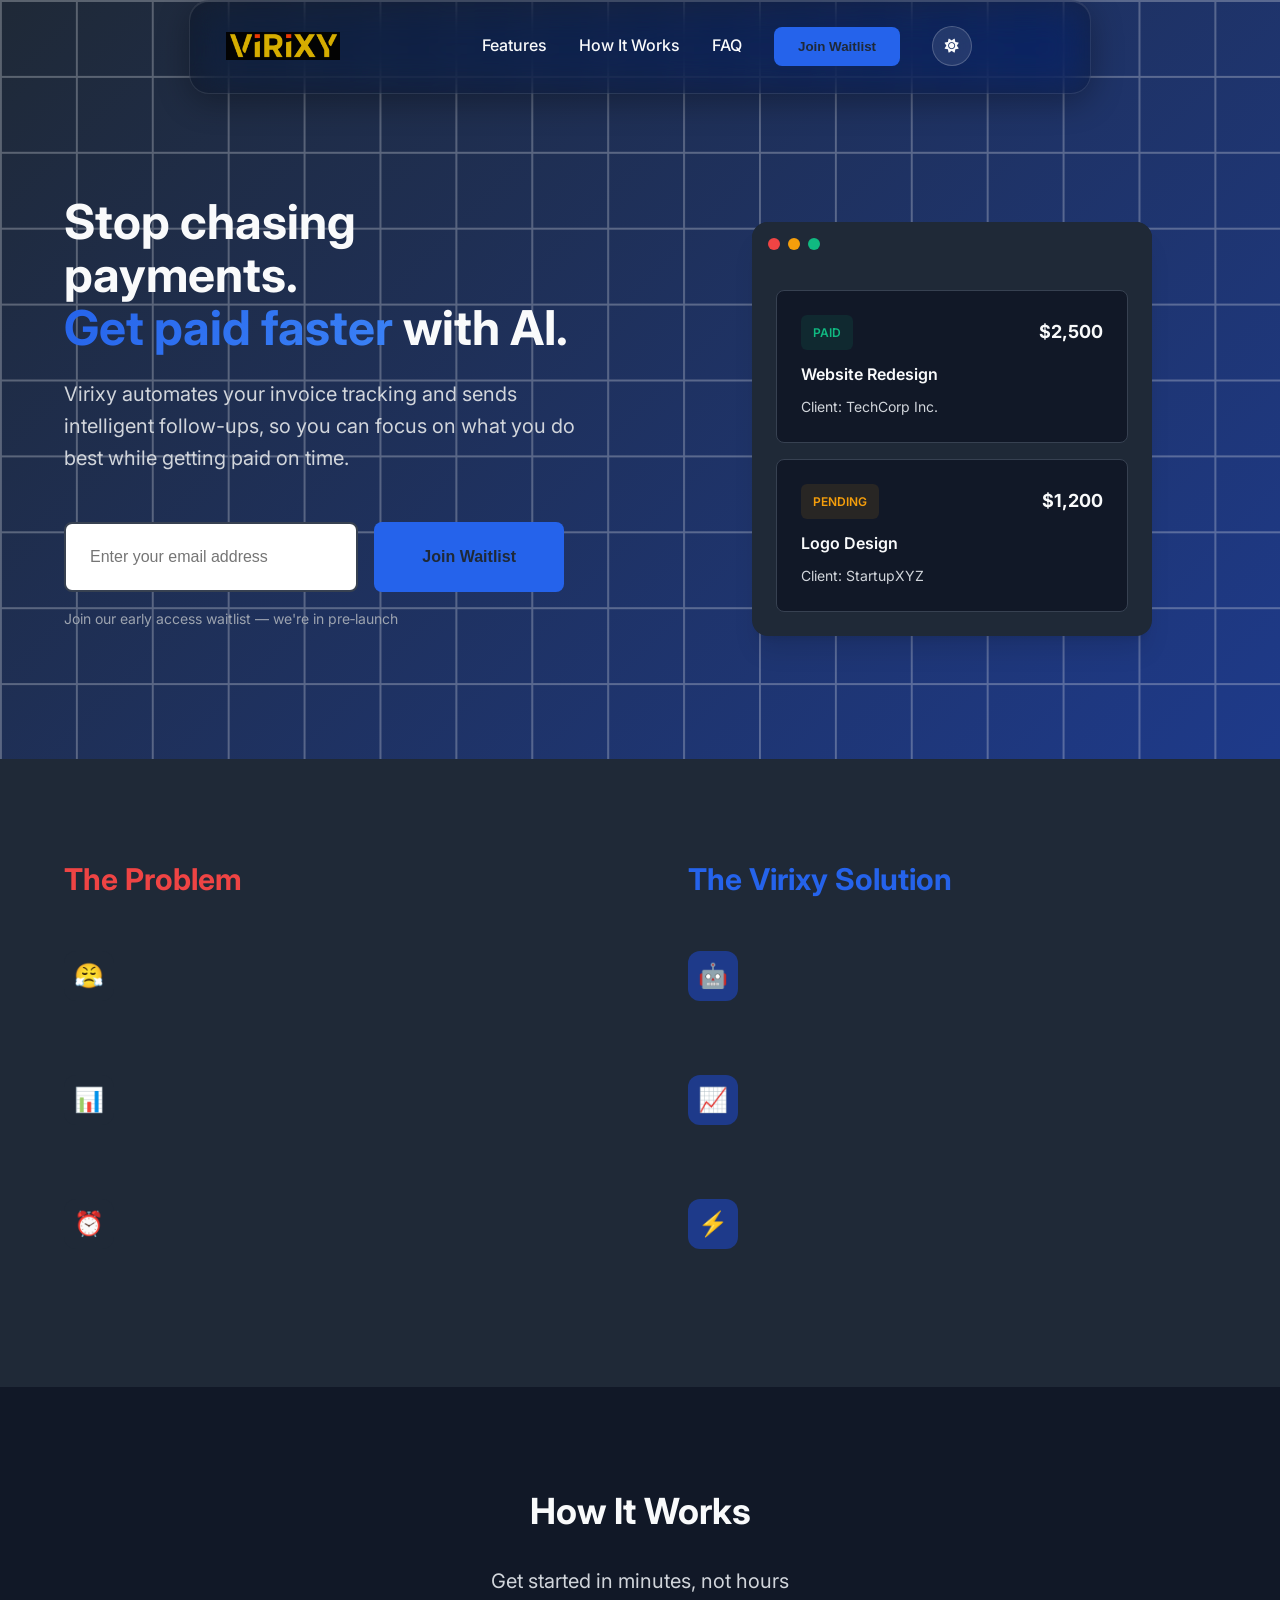
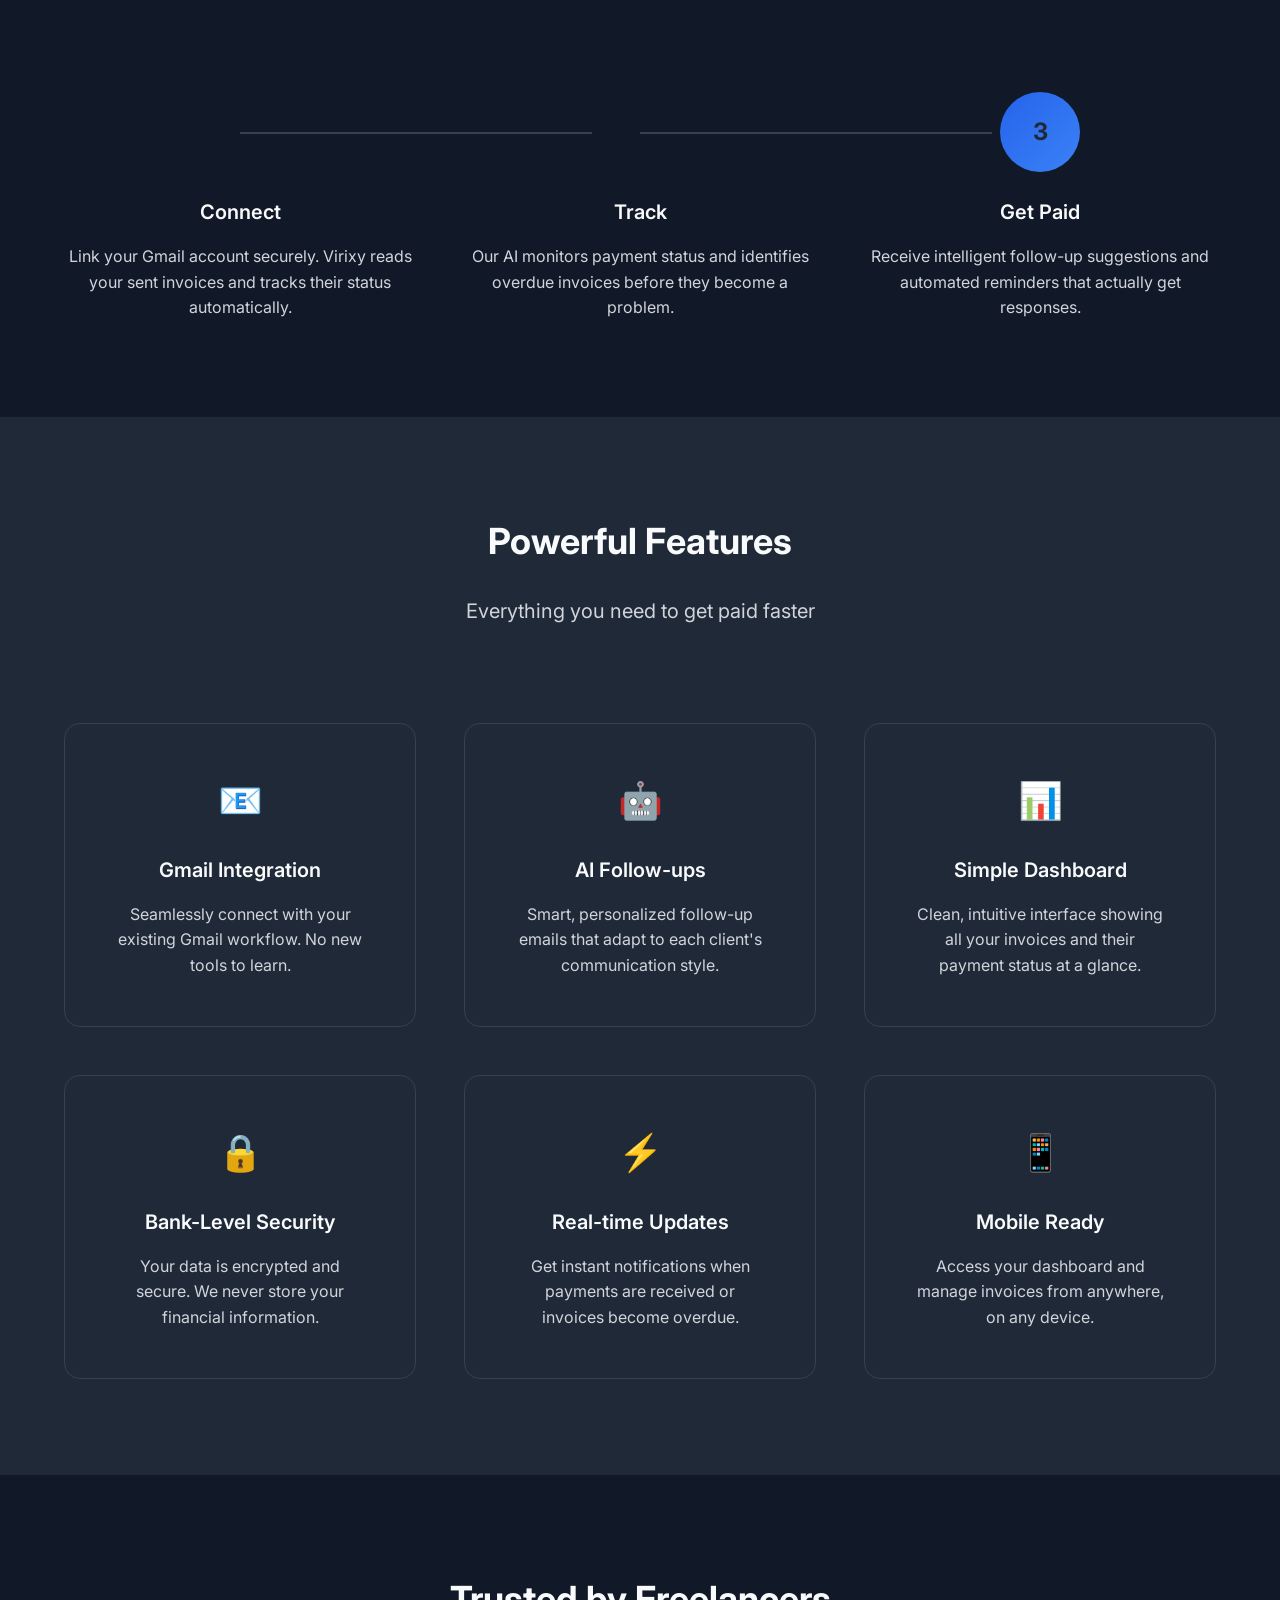
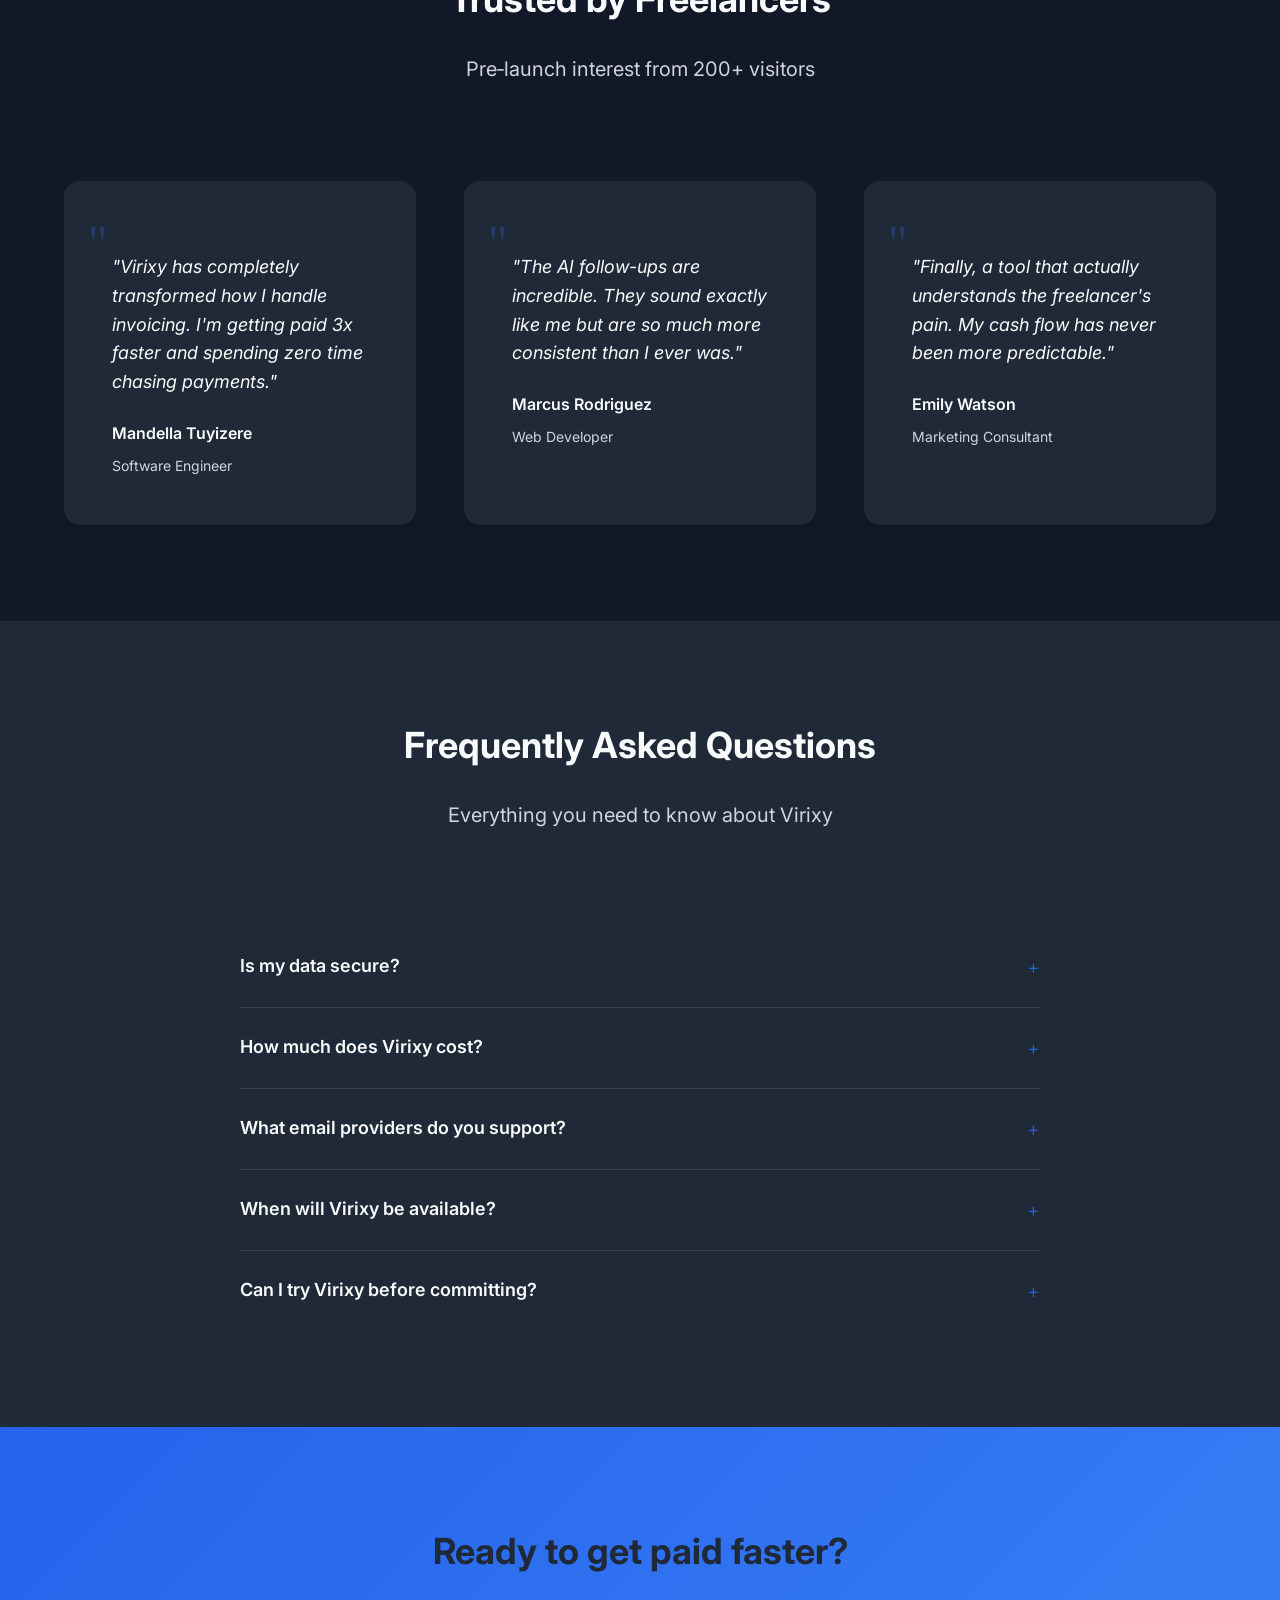
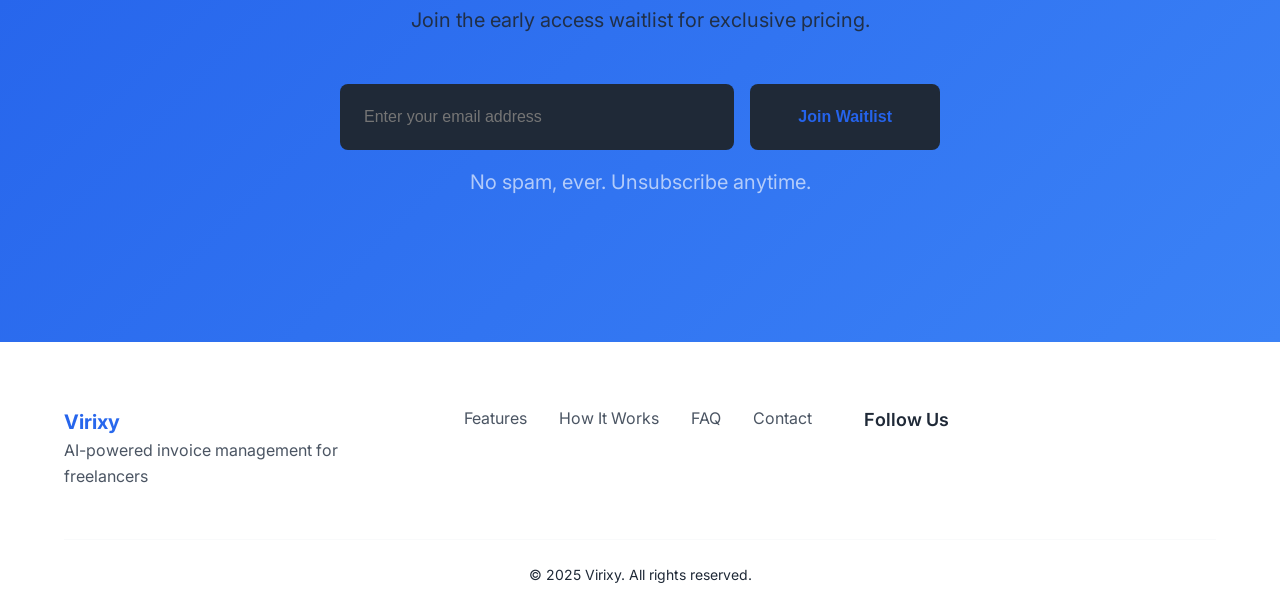
==== index.html @ 031abb66 "the landing page for virixy.com is done" ====
<!DOCTYPE html>
<html lang="en">
<head>
    <meta charset="UTF-8">
    <meta name="viewport" content="width=device-width, initial-scale=1.0">
    <meta name="description" content="Stop chasing payments. Get paid faster with Virixy's AI-powered invoice management for freelancers and small businesses.">
    <meta name="keywords" content="invoice management, freelancer tools, AI invoicing, payment tracking, small business">
    <meta name="author" content="Virixy">
    <meta property="og:title" content="Virixy - AI-Powered Invoice Management">
    <meta property="og:description" content="Stop chasing payments. Get paid faster with automated invoice tracking and AI follow-ups.">
    <meta property="og:type" content="website">
    <meta property="og:url" content="https://virixy.com">
    <title>Virixy - AI-Powered Invoice Management for Freelancers</title>
    <link rel="stylesheet" href="styles.css">
    <link rel="preconnect" href="https://fonts.googleapis.com">
    <link rel="preconnect" href="https://fonts.gstatic.com" crossorigin>
    <link href="https://fonts.googleapis.com/css2?family=Inter:wght@300;400;500;600;700&display=swap" rel="stylesheet">
    <link rel="stylesheet" href="https://cdnjs.cloudflare.com/ajax/libs/font-awesome/6.4.0/css/all.min.css">
</head>
<body>
    <!-- Navigation -->
    <nav class="navbar">
        <div class="nav-container">
            <div class="nav-logo">
                <h2 class="logo-text"></h2><!--Virixy-->
                <img src="./logo-template.png" alt="Virixy logo" class="logo" onerror="this.style.display='none'">
                
            </div>
            <div class="nav-menu">
                <a href="#features" class="nav-link">Features</a>
                <a href="#how-it-works" class="nav-link">How It Works</a>
                <a href="#faq" class="nav-link">FAQ</a>
                <button class="nav-cta">Join Waitlist</button>
                <button class="theme-toggle" id="theme-toggle" aria-label="Toggle dark mode">
                    <i class="fas fa-moon" id="theme-icon"></i>
                </button>
            </div>
            <div class="hamburger">
                <span></span>
                <span></span>
                <span></span>
            </div>
        </div>
    </nav>

    <!-- Hero Section -->
    <section class="hero">
        <div class="container">
            <div class="hero-content">
                <div class="hero-text">
                    <h1 class="hero-title">
                        Stop chasing payments.<br>
                        <span class="gradient-text">Get paid faster</span> with AI.
                    </h1>
                    <p class="hero-subtitle">
                        Virixy automates your invoice tracking and sends intelligent follow-ups, 
                        so you can focus on what you do best while getting paid on time.
                    </p>
                    <div class="hero-cta">
                        <form class="waitlist-form" action="https://formsubmit.co/willaaa269@gmail.com" method="POST">
                            <input type="hidden" name="_subject" value="New Virixy Waitlist Signup">
                            <input type="hidden" name="_next" value="/thank-you.html">
                            <input type="hidden" name="_captcha" value="false">
                            <input type="hidden" name="_template" value="table">
                            <div class="form-group">
                                <input type="email" name="email" placeholder="Enter your email address" required>
                                <button type="submit" class="cta-button">Join Waitlist</button>
                            </div>
                        </form>
                        <p class="form-note">Join our early access waitlist — we're in pre‑launch</p>
                    </div>
                </div>
                <div class="hero-visual">
                    <div class="dashboard-mockup">
                        <div class="mockup-header">
                            <div class="mockup-dots">
                                <span></span>
                                <span></span>
                                <span></span>
                            </div>
                        </div>
                        <div class="mockup-content">
                            <div class="invoice-card">
                                <div class="invoice-header">
                                    <span class="invoice-status paid">Paid</span>
                                    <span class="invoice-amount">$2,500</span>
                                </div>
                                <div class="invoice-details">
                                    <h4>Website Redesign</h4>
                                    <p>Client: TechCorp Inc.</p>
                                </div>
                            </div>
                            <div class="invoice-card">
                                <div class="invoice-header">
                                    <span class="invoice-status pending">Pending</span>
                                    <span class="invoice-amount">$1,200</span>
                                </div>
                                <div class="invoice-details">
                                    <h4>Logo Design</h4>
                                    <p>Client: StartupXYZ</p>
                                </div>
                            </div>
                        </div>
                    </div>
                </div>
            </div>
        </div>
    </section>

    <!-- Problem/Solution Section -->
    <section class="problem-solution">
        <div class="container">
            <div class="section-content">
                <div class="problem-side">
                    <h2>The Problem</h2>
                    <div class="problem-list">
                        <div class="problem-item">
                            <div class="problem-icon">😤</div>
                            <div class="problem-text">
                                <h3>Chasing Late Payments</h3>
                                <p>Spending hours following up on overdue invoices instead of doing billable work</p>
                            </div>
                        </div>
                        <div class="problem-item">
                            <div class="problem-icon">📊</div>
                            <div class="problem-text">
                                <h3>Poor Cash Flow</h3>
                                <p>Unpredictable income makes it hard to plan and grow your business</p>
                            </div>
                        </div>
                        <div class="problem-item">
                            <div class="problem-icon">⏰</div>
                            <div class="problem-text">
                                <h3>Time-Consuming Tracking</h3>
                                <p>Manual invoice management eats into your productive hours</p>
                            </div>
                        </div>
                    </div>
                </div>
                <div class="solution-side">
                    <h2>The Virixy Solution</h2>
                    <div class="solution-list">
                        <div class="solution-item">
                            <div class="solution-icon">🤖</div>
                            <div class="solution-text">
                                <h3>AI-Powered Automation</h3>
                                <p>Intelligent follow-ups that adapt to each client's communication style</p>
                            </div>
                        </div>
                        <div class="solution-item">
                            <div class="solution-icon">📈</div>
                            <div class="solution-text">
                                <h3>Faster Payments</h3>
                                <p>Get paid 40% faster on average with automated tracking and reminders</p>
                            </div>
                        </div>
                        <div class="solution-item">
                            <div class="solution-icon">⚡</div>
                            <div class="solution-text">
                                <h3>Set & Forget</h3>
                                <p>Connect once and let Virixy handle the rest while you focus on your work</p>
                            </div>
                        </div>
                    </div>
                </div>
            </div>
        </div>
    </section>

    <!-- How It Works Section -->
    <section id="how-it-works" class="how-it-works">
        <div class="container">
            <div class="section-header">
                <h2>How It Works</h2>
                <p>Get started in minutes, not hours</p>
            </div>
            <div class="steps">
                <div class="step">
                    <div class="step-number">1</div>
                    <div class="step-content">
                        <h3>Connect</h3>
                        <p>Link your Gmail account securely. Virixy reads your sent invoices and tracks their status automatically.</p>
                    </div>
                </div>
                <div class="step">
                    <div class="step-number">2</div>
                    <div class="step-content">
                        <h3>Track</h3>
                        <p>Our AI monitors payment status and identifies overdue invoices before they become a problem.</p>
                    </div>
                </div>
                <div class="step">
                    <div class="step-number">3</div>
                    <div class="step-content">
                        <h3>Get Paid</h3>
                        <p>Receive intelligent follow-up suggestions and automated reminders that actually get responses.</p>
                    </div>
                </div>
            </div>
        </div>
    </section>

    <!-- Features Section -->
    <section id="features" class="features">
        <div class="container">
            <div class="section-header">
                <h2>Powerful Features</h2>
                <p>Everything you need to get paid faster</p>
            </div>
            <div class="features-grid">
                <div class="feature-card">
                    <div class="feature-icon">📧</div>
                    <h3>Gmail Integration</h3>
                    <p>Seamlessly connect with your existing Gmail workflow. No new tools to learn.</p>
                </div>
                <div class="feature-card">
                    <div class="feature-icon">🤖</div>
                    <h3>AI Follow-ups</h3>
                    <p>Smart, personalized follow-up emails that adapt to each client's communication style.</p>
                </div>
                <div class="feature-card">
                    <div class="feature-icon">📊</div>
                    <h3>Simple Dashboard</h3>
                    <p>Clean, intuitive interface showing all your invoices and their payment status at a glance.</p>
                </div>
                <div class="feature-card">
                    <div class="feature-icon">🔒</div>
                    <h3>Bank-Level Security</h3>
                    <p>Your data is encrypted and secure. We never store your financial information.</p>
                </div>
                <div class="feature-card">
                    <div class="feature-icon">⚡</div>
                    <h3>Real-time Updates</h3>
                    <p>Get instant notifications when payments are received or invoices become overdue.</p>
                </div>
                <div class="feature-card">
                    <div class="feature-icon">📱</div>
                    <h3>Mobile Ready</h3>
                    <p>Access your dashboard and manage invoices from anywhere, on any device.</p>
                </div>
            </div>
        </div>
    </section>

    <!-- Social Proof Section -->
    <section class="social-proof">
        <div class="container">
            <div class="section-header">
                <h2>Trusted by Freelancers</h2>
                <p>Pre‑launch interest from 200+ visitors</p>
            </div>
            <div class="testimonials">
                <div class="testimonial">
                    <div class="testimonial-content">
                        <p>"Virixy has completely transformed how I handle invoicing. I'm getting paid 3x faster and spending zero time chasing payments."</p>
                    </div>
                    <div class="testimonial-author">
                        <div class="author-info">
                            <h4>Mandella Tuyizere</h4>
                            <p>Software Engineer</p>
                        </div>
                    </div>
                </div>
                <div class="testimonial">
                    <div class="testimonial-content">
                        <p>"The AI follow-ups are incredible. They sound exactly like me but are so much more consistent than I ever was."</p>
                    </div>
                    <div class="testimonial-author">
                        <div class="author-info">
                            <h4>Marcus Rodriguez</h4>
                            <p>Web Developer</p>
                        </div>
                    </div>
                </div>
                <div class="testimonial">
                    <div class="testimonial-content">
                        <p>"Finally, a tool that actually understands the freelancer's pain. My cash flow has never been more predictable."</p>
                    </div>
                    <div class="testimonial-author">
                        <div class="author-info">
                            <h4>Emily Watson</h4>
                            <p>Marketing Consultant</p>
                        </div>
                    </div>
                </div>
            </div>
        </div>
    </section>

    <!-- FAQ Section -->
    <section id="faq" class="faq">
        <div class="container">
            <div class="section-header">
                <h2>Frequently Asked Questions</h2>
                <p>Everything you need to know about Virixy</p>
            </div>
            <div class="faq-list">
                <div class="faq-item">
                    <div class="faq-question">
                        <h3>Is my data secure?</h3>
                        <span class="faq-toggle">+</span>
                    </div>
                    <div class="faq-answer">
                        <p>Absolutely. We use bank-level encryption and never store your financial information. Your Gmail connection is read-only and can be revoked at any time.</p>
                    </div>
                </div>
                <div class="faq-item">
                    <div class="faq-question">
                        <h3>How much does Virixy cost?</h3>
                        <span class="faq-toggle">+</span>
                    </div>
                    <div class="faq-answer">
                        <p>We're launching with a simple, transparent pricing model. Early users get 50% off for the first year. Pricing will be announced when we launch.</p>
                    </div>
                </div>
                <div class="faq-item">
                    <div class="faq-question">
                        <h3>What email providers do you support?</h3>
                        <span class="faq-toggle">+</span>
                    </div>
                    <div class="faq-answer">
                        <p>We're starting with Gmail integration, with Outlook and other providers coming soon. Join our waitlist to be notified when we add your preferred provider.</p>
                    </div>
                </div>
                <div class="faq-item">
                    <div class="faq-question">
                        <h3>When will Virixy be available?</h3>
                        <span class="faq-toggle">+</span>
                    </div>
                    <div class="faq-answer">
                        <p>We're targeting a Q2 2024 launch. Join our waitlist to get early access and exclusive launch pricing.</p>
                    </div>
                </div>
                <div class="faq-item">
                    <div class="faq-question">
                        <h3>Can I try Virixy before committing?</h3>
                        <span class="faq-toggle">+</span>
                    </div>
                    <div class="faq-answer">
                        <p>Yes! We'll offer a 14-day free trial when we launch. No credit card required to join the waitlist.</p>
                    </div>
                </div>
            </div>
        </div>
    </section>

    <!-- Final CTA Section -->
    <section class="final-cta">
        <div class="container">
            <div class="cta-content">
                <h2>Ready to get paid faster?</h2>
                <p>Join the early access waitlist for exclusive pricing.</p>
                <form class="waitlist-form" action="https://formsubmit.co/willaaa269@gmail.com" method="POST">
                    <input type="hidden" name="_subject" value="New Virixy Waitlist Signup">
                    <input type="hidden" name="_next" value="/thank-you.html">
                    <input type="hidden" name="_captcha" value="false">
                    <input type="hidden" name="_template" value="table">
                    <div class="form-group">
                        <input type="email" name="email" placeholder="Enter your email address" required>
                        <button type="submit" class="cta-button">Join Waitlist</button>
                    </div>
                </form>
                <p class="form-note">No spam, ever. Unsubscribe anytime.</p>
            </div>
        </div>
    </section>

    <!-- Footer -->
    <footer class="footer">
        <div class="container">
            <div class="footer-content">
                <div class="footer-logo">
                    <!--<img src="./logo-template.png" alt="Virixy logo" class="logo" onerror="this.style.display='none'"> -->
                    <h2 class="logo-text">Virixy</h2>
                    <p>AI-powered invoice management for freelancers</p>
                </div>
                <div class="footer-links">
                    <a href="#features">Features</a>
                    <a href="#how-it-works">How It Works</a>
                    <a href="#faq">FAQ</a>
                    <a href="mailto:hello@virixy.com">Contact</a>
                </div>
                <div class="footer-social">
                    <h4>Follow Us</h4>
                    <div class="social-links">
                        <a href="https://instagram.com/virixy" target="_blank" rel="noopener" aria-label="Instagram">
                            <i class="fab fa-instagram"></i>
                        </a>
                        <a href="https://x.com/virixy" target="_blank" rel="noopener" aria-label="Twitter">
                            <i class="fab fa-twitter"></i>
                        </a>
                        <a href="https://linkedin.com/company/virixy" target="_blank" rel="noopener" aria-label="LinkedIn">
                            <i class="fab fa-linkedin"></i>
                        </a>
                        <a href="https://youtube.com/@virixy" target="_blank" rel="noopener" aria-label="YouTube">
                            <i class="fab fa-youtube"></i>
                        </a>
                    </div>
                </div>
            </div>
            <div class="footer-bottom">
                <p>&copy; 2025 Virixy. All rights reserved.</p>
            </div>
        </div>
    </footer>

    <script src="script.js"></script>
</body>
</html>
---- styles.css ----
/* Reset and Base Styles */
* {
    margin: 0;
    padding: 0;
    box-sizing: border-box;
}

:root {
    /* Light Mode Colors */
    --primary-blue: #2563eb;
    --primary-blue-dark: #1d4ed8;
    --secondary-blue: #3b82f6;
    --accent-blue: #60a5fa;
    --light-blue: #dbeafe;
    --dark-blue: #1e40af;
    
    --text-primary: #1f2937;
    --text-secondary: #6b7280;
    --text-light: #9ca3af;
    
    --white: #ffffff;
    --gray-50: #f9fafb;
    --gray-100: #f3f4f6;
    --gray-200: #e5e7eb;
    --gray-300: #d1d5db;
    --gray-800: #1f2937;
    --gray-900: #111827;
    
    --success: #10b981;
    --warning: #f59e0b;
    --error: #ef4444;
    
    /* Background Colors */
    --bg-primary: #ffffff;
    --bg-secondary: #f9fafb;
    --bg-tertiary: #f3f4f6;
    
    /* Border Colors */
    --border-primary: #e5e7eb;
    --border-secondary: #d1d5db;
    
    /* Typography */
    --font-family: 'Inter', -apple-system, BlinkMacSystemFont, 'Segoe UI', Roboto, sans-serif;
    --font-size-xs: 0.75rem;
    --font-size-sm: 0.875rem;
    --font-size-base: 1rem;
    --font-size-lg: 1.125rem;
    --font-size-xl: 1.25rem;
    --font-size-2xl: 1.5rem;
    --font-size-3xl: 1.875rem;
    --font-size-4xl: 2.25rem;
    --font-size-5xl: 3rem;
    --font-size-6xl: 3.75rem;
    
    /* Spacing */
    --spacing-xs: 0.5rem;
    --spacing-sm: 0.75rem;
    --spacing-md: 1rem;
    --spacing-lg: 1.5rem;
    --spacing-xl: 2rem;
    --spacing-2xl: 3rem;
    --spacing-3xl: 4rem;
    --spacing-4xl: 6rem;
    
    /* Border Radius */
    --radius-sm: 0.375rem;
    --radius-md: 0.5rem;
    --radius-lg: 0.75rem;
    --radius-xl: 1rem;
    --radius-2xl: 1.5rem;
    
    /* Shadows */
    --shadow-sm: 0 1px 2px 0 rgb(0 0 0 / 0.05);
    --shadow-md: 0 4px 6px -1px rgb(0 0 0 / 0.1), 0 2px 4px -2px rgb(0 0 0 / 0.1);
    --shadow-lg: 0 10px 15px -3px rgb(0 0 0 / 0.1), 0 4px 6px -4px rgb(0 0 0 / 0.1);
    --shadow-xl: 0 20px 25px -5px rgb(0 0 0 / 0.1), 0 8px 10px -6px rgb(0 0 0 / 0.1);
    
    /* Transitions */
    --transition-fast: 0.15s ease-in-out;
    --transition-normal: 0.3s ease-in-out;
    --transition-slow: 0.5s ease-in-out;
}

/* Dark Mode Variables */
[data-theme="dark"] {
    --text-primary: #f9fafb;
    --text-secondary: #d1d5db;
    --text-light: #9ca3af;
    
    --bg-primary: #111827;
    --bg-secondary: #1f2937;
    --bg-tertiary: #374151;
    
    --border-primary: #374151;
    --border-secondary: #4b5563;
    
    --white: #1f2937;
    --gray-50: #111827;
    --gray-100: #1f2937;
    --gray-200: #374151;
    --gray-300: #4b5563;
    --gray-800: #f9fafb;
    --gray-900: #ffffff;
    
    --light-blue: #1e3a8a;
}

body {
    font-family: var(--font-family);
    line-height: 1.6;
    color: var(--text-primary);
    background-color: var(--bg-primary);
    overflow-x: hidden;
    transition: background-color var(--transition-normal), color var(--transition-normal);
}

.container {
    max-width: 1200px;
    margin: 0 auto;
    padding: 0 var(--spacing-lg);
}

/* Navigation */
.navbar {
    position: fixed;
    top: 0;
    left: 0;
    right: 0;
    z-index: 1000;
    transition: var(--transition-normal);
    display: flex;
    justify-content: center; /* center the inner container so it sits on the pseudo-card */
    padding: var(--spacing-md) 0; /* remove horizontal padding so inner container aligns with pseudo-element */
}

.navbar::before {
    content: '';
    position: absolute;
    top: 0;
    left: 50%;
    transform: translateX(-50%);
    width: min(95%, 900px);
    height: 100%;
    background: rgba(255, 255, 255, 0.1);
    backdrop-filter: blur(20px) saturate(180%);
    border: 1px solid rgba(255, 255, 255, 0.2);
    border-radius: 20px;
    box-shadow: 
        0 8px 32px rgba(0, 0, 0, 0.1),
        inset 0 1px 0 rgba(255, 255, 255, 0.2);
    transition: var(--transition-normal);
}

[data-theme="dark"] .navbar::before {
    background: rgba(0, 0, 0, 0.3);
    border: 1px solid rgba(255, 255, 255, 0.1);
    box-shadow: 
        0 8px 32px rgba(0, 0, 0, 0.3),
        inset 0 1px 0 rgba(255, 255, 255, 0.1);
}

.nav-container {
    /* Match the visual width of the pseudo-card so content (logo) sits inside it */
    width: min(95%, 900px);
    max-width: 1200px;
    margin: 0 auto;
    padding: 0 var(--spacing-lg);
    display: flex;
    justify-content: center;
    align-items: center;
    height: 60px;
    position: relative;
    z-index: 1;
    gap: var(--spacing-2xl);
}

.nav-logo {
    display: flex;
    align-items: center;
    gap: var(--spacing-sm);
}

.nav-logo .logo {
    height: 28px;
    width: auto;
}

.nav-logo h2,
.logo-text {
    font-size: var(--font-size-xl);
    font-weight: 700;
    color: var(--primary-blue);
    background: linear-gradient(135deg, var(--primary-blue), var(--secondary-blue));
    -webkit-background-clip: text;
    -webkit-text-fill-color: transparent;
    background-clip: text;
}

.nav-menu {
    display: flex;
    align-items: center;
    gap: var(--spacing-xl);
    flex: 1;
    justify-content: center;
}

.nav-link {
    text-decoration: none;
    color: var(--text-primary);
    font-weight: 500;
    transition: var(--transition-fast);
    position: relative;
}

.nav-link:hover {
    color: var(--primary-blue);
}

.nav-link::after {
    content: '';
    position: absolute;
    bottom: -5px;
    left: 0;
    width: 0;
    height: 2px;
    background: var(--primary-blue);
    transition: var(--transition-fast);
}

.nav-link:hover::after {
    width: 100%;
}

.nav-cta {
    background: var(--primary-blue);
    color: var(--white);
    border: none;
    padding: var(--spacing-sm) var(--spacing-lg);
    border-radius: var(--radius-md);
    font-weight: 600;
    cursor: pointer;
    transition: var(--transition-fast);
}

.nav-cta:hover {
    background: var(--primary-blue-dark);
    transform: translateY(-1px);
}

.theme-toggle {
    background: rgba(255, 255, 255, 0.1);
    border: 1px solid rgba(255, 255, 255, 0.2);
    color: var(--text-primary);
    width: 40px;
    height: 40px;
    border-radius: 50%;
    display: flex;
    align-items: center;
    justify-content: center;
    cursor: pointer;
    transition: var(--transition-fast);
    backdrop-filter: blur(10px);
}

.theme-toggle:hover {
    background: rgba(255, 255, 255, 0.2);
    transform: scale(1.05);
}

.theme-toggle i {
    font-size: var(--font-size-sm);
    transition: var(--transition-fast);
}

[data-theme="dark"] .theme-toggle {
    background: rgba(255, 255, 255, 0.1);
    border: 1px solid rgba(255, 255, 255, 0.2);
}

[data-theme="dark"] .theme-toggle:hover {
    background: rgba(255, 255, 255, 0.2);
}

.hamburger {
    display: none;
    flex-direction: column;
    cursor: pointer;
    gap: 4px;
}

.hamburger span {
    width: 25px;
    height: 3px;
    background: var(--text-primary);
    transition: var(--transition-fast);
}

/* Hero Section */
.hero {
    padding: calc(100px + var(--spacing-4xl)) 0 var(--spacing-4xl);
    background: linear-gradient(135deg, var(--bg-secondary) 0%, var(--light-blue) 100%);
    position: relative;
    overflow: hidden;
}

.hero::before {
    content: '';
    position: absolute;
    top: 0;
    left: 0;
    right: 0;
    bottom: 0;
    background: url('data:image/svg+xml,<svg xmlns="http://www.w3.org/2000/svg" viewBox="0 0 100 100"><defs><pattern id="grid" width="10" height="10" patternUnits="userSpaceOnUse"><path d="M 10 0 L 0 0 0 10" fill="none" stroke="%23e5e7eb" stroke-width="0.5"/></pattern></defs><rect width="100" height="100" fill="url(%23grid)"/></svg>');
    opacity: 0.3;
}

.hero-content {
    display: grid;
    grid-template-columns: 1fr 1fr;
    gap: var(--spacing-4xl);
    align-items: center;
    position: relative;
    z-index: 1;
}

.hero-title {
    font-size: var(--font-size-5xl);
    font-weight: 700;
    line-height: 1.1;
    margin-bottom: var(--spacing-lg);
    color: var(--text-primary);
}

.gradient-text {
    background: linear-gradient(135deg, var(--primary-blue), var(--secondary-blue));
    -webkit-background-clip: text;
    -webkit-text-fill-color: transparent;
    background-clip: text;
}

.hero-subtitle {
    font-size: var(--font-size-xl);
    color: var(--text-secondary);
    margin-bottom: var(--spacing-2xl);
    line-height: 1.6;
}

.hero-cta {
    margin-bottom: var(--spacing-xl);
}

.waitlist-form {
    margin-bottom: var(--spacing-md);
}

.form-group {
    display: flex;
    gap: var(--spacing-md);
    max-width: 500px;
}

.form-group input {
    flex: 1;
    padding: var(--spacing-lg);
    border: 2px solid var(--gray-200);
    border-radius: var(--radius-md);
    font-size: var(--font-size-base);
    transition: var(--transition-fast);
}

.form-group input:focus {
    outline: none;
    border-color: var(--primary-blue);
    box-shadow: 0 0 0 3px rgba(37, 99, 235, 0.1);
}

.cta-button {
    background: var(--primary-blue);
    color: var(--white);
    border: none;
    padding: var(--spacing-lg) var(--spacing-2xl);
    border-radius: var(--radius-md);
    font-size: var(--font-size-base);
    font-weight: 600;
    cursor: pointer;
    transition: var(--transition-fast);
    white-space: nowrap;
}

.cta-button:hover {
    background: var(--primary-blue-dark);
    transform: translateY(-2px);
    box-shadow: var(--shadow-lg);
}

.form-note {
    color: var(--text-light);
    font-size: var(--font-size-sm);
}

/* Hero Visual */
.hero-visual {
    display: flex;
    justify-content: center;
    align-items: center;
}

.dashboard-mockup {
    background: var(--white);
    border-radius: var(--radius-xl);
    box-shadow: var(--shadow-xl);
    overflow: hidden;
    width: 100%;
    max-width: 400px;
    animation: float 6s ease-in-out infinite;
}

@keyframes float {
    0%, 100% { transform: translateY(0px); }
    50% { transform: translateY(-20px); }
}

.mockup-header {
    background: var(--gray-100);
    padding: var(--spacing-md);
    display: flex;
    align-items: center;
}

.mockup-dots {
    display: flex;
    gap: var(--spacing-xs);
}

.mockup-dots span {
    width: 12px;
    height: 12px;
    border-radius: 50%;
    background: var(--gray-300);
}

.mockup-dots span:first-child {
    background: var(--error);
}

.mockup-dots span:nth-child(2) {
    background: var(--warning);
}

.mockup-dots span:last-child {
    background: var(--success);
}

.mockup-content {
    padding: var(--spacing-lg);
}

.invoice-card {
    background: var(--gray-50);
    border-radius: var(--radius-md);
    padding: var(--spacing-lg);
    margin-bottom: var(--spacing-md);
    border: 1px solid var(--gray-200);
}

.invoice-card:last-child {
    margin-bottom: 0;
}

.invoice-header {
    display: flex;
    justify-content: space-between;
    align-items: center;
    margin-bottom: var(--spacing-sm);
}

.invoice-status {
    padding: var(--spacing-xs) var(--spacing-sm);
    border-radius: var(--radius-sm);
    font-size: var(--font-size-xs);
    font-weight: 600;
    text-transform: uppercase;
}

.invoice-status.paid {
    background: rgba(16, 185, 129, 0.1);
    color: var(--success);
}

.invoice-status.pending {
    background: rgba(245, 158, 11, 0.1);
    color: var(--warning);
}

.invoice-amount {
    font-size: var(--font-size-lg);
    font-weight: 700;
    color: var(--text-primary);
}

.invoice-details h4 {
    font-size: var(--font-size-base);
    font-weight: 600;
    color: var(--text-primary);
    margin-bottom: var(--spacing-xs);
}

.invoice-details p {
    font-size: var(--font-size-sm);
    color: var(--text-secondary);
}

/* Problem/Solution Section */
.problem-solution {
    padding: var(--spacing-4xl) 0;
    background: var(--white);
}

.section-content {
    display: grid;
    grid-template-columns: 1fr 1fr;
    gap: var(--spacing-4xl);
}

.problem-side h2,
.solution-side h2 {
    font-size: var(--font-size-3xl);
    font-weight: 700;
    margin-bottom: var(--spacing-2xl);
    color: var(--text-primary);
}

.problem-side h2 {
    color: var(--error);
}

.solution-side h2 {
    color: var(--primary-blue);
}

.problem-list,
.solution-list {
    display: flex;
    flex-direction: column;
    gap: var(--spacing-xl);
}

.problem-item,
.solution-item {
    display: flex;
    gap: var(--spacing-lg);
    align-items: flex-start;
}

.problem-icon,
.solution-icon {
    font-size: var(--font-size-2xl);
    width: 50px;
    height: 50px;
    display: flex;
    align-items: center;
    justify-content: center;
    background: var(--gray-100);
    border-radius: var(--radius-lg);
    flex-shrink: 0;
}

.solution-icon {
    background: var(--light-blue);
}

.problem-text h3,
.solution-text h3 {
    font-size: var(--font-size-lg);
    font-weight: 600;
    margin-bottom: var(--spacing-sm);
    color: var(--text-primary);
}

.problem-text p,
.solution-text p {
    color: var(--text-secondary);
    line-height: 1.6;
}

/* How It Works Section */
.how-it-works {
    padding: var(--spacing-4xl) 0;
    background: var(--gray-50);
}

.section-header {
    text-align: center;
    margin-bottom: var(--spacing-4xl);
}

.section-header h2 {
    font-size: var(--font-size-4xl);
    font-weight: 700;
    margin-bottom: var(--spacing-lg);
    color: var(--text-primary);
}

.section-header p {
    font-size: var(--font-size-xl);
    color: var(--text-secondary);
}

.steps {
    display: grid;
    grid-template-columns: repeat(3, 1fr);
    gap: var(--spacing-2xl);
}

.step {
    text-align: center;
    position: relative;
}

.step-number {
    width: 80px;
    height: 80px;
    background: linear-gradient(135deg, var(--primary-blue), var(--secondary-blue));
    color: var(--white);
    border-radius: 50%;
    display: flex;
    align-items: center;
    justify-content: center;
    font-size: var(--font-size-2xl);
    font-weight: 700;
    margin: 0 auto var(--spacing-lg);
    position: relative;
    z-index: 2;
}

.step:not(:last-child)::after {
    content: '';
    position: absolute;
    top: 40px;
    left: 50%;
    width: 100%;
    height: 2px;
    background: var(--gray-200);
    z-index: 1;
}

.step-content h3 {
    font-size: var(--font-size-xl);
    font-weight: 600;
    margin-bottom: var(--spacing-md);
    color: var(--text-primary);
}

.step-content p {
    color: var(--text-secondary);
    line-height: 1.6;
}

/* Features Section */
.features {
    padding: var(--spacing-4xl) 0;
    background: var(--white);
}

.features-grid {
    display: grid;
    grid-template-columns: repeat(3, 1fr);
    gap: var(--spacing-2xl);
}

.feature-card {
    background: var(--white);
    padding: var(--spacing-2xl);
    border-radius: var(--radius-xl);
    border: 1px solid var(--gray-200);
    text-align: center;
    transition: var(--transition-normal);
    position: relative;
    overflow: hidden;
}

.feature-card::before {
    content: '';
    position: absolute;
    top: 0;
    left: 0;
    right: 0;
    height: 4px;
    background: linear-gradient(135deg, var(--primary-blue), var(--secondary-blue));
    transform: scaleX(0);
    transition: var(--transition-normal);
}

.feature-card:hover {
    transform: translateY(-5px);
    box-shadow: var(--shadow-xl);
}

.feature-card:hover::before {
    transform: scaleX(1);
}

.feature-icon {
    font-size: var(--font-size-4xl);
    margin-bottom: var(--spacing-lg);
    display: block;
}

.feature-card h3 {
    font-size: var(--font-size-xl);
    font-weight: 600;
    margin-bottom: var(--spacing-md);
    color: var(--text-primary);
}

.feature-card p {
    color: var(--text-secondary);
    line-height: 1.6;
}

/* Social Proof Section */
.social-proof {
    padding: var(--spacing-4xl) 0;
    background: var(--gray-50);
}

.testimonials {
    display: grid;
    grid-template-columns: repeat(3, 1fr);
    gap: var(--spacing-2xl);
}

.testimonial {
    background: var(--white);
    padding: var(--spacing-2xl);
    border-radius: var(--radius-xl);
    box-shadow: var(--shadow-md);
    position: relative;
}

.testimonial::before {
    content: '"';
    position: absolute;
    top: var(--spacing-lg);
    left: var(--spacing-lg);
    font-size: var(--font-size-5xl);
    color: var(--primary-blue);
    opacity: 0.3;
    font-family: serif;
}

.testimonial-content {
    margin-bottom: var(--spacing-lg);
    padding-top: var(--spacing-lg);
}

.testimonial-content p {
    font-size: var(--font-size-lg);
    line-height: 1.6;
    color: var(--text-primary);
    font-style: italic;
}

.testimonial-author {
    display: flex;
    align-items: center;
    gap: var(--spacing-md);
}

.author-info h4 {
    font-size: var(--font-size-base);
    font-weight: 600;
    color: var(--text-primary);
    margin-bottom: var(--spacing-xs);
}

.author-info p {
    font-size: var(--font-size-sm);
    color: var(--text-secondary);
}

/* FAQ Section */
.faq {
    padding: var(--spacing-4xl) 0;
    background: var(--white);
}

.faq-list {
    max-width: 800px;
    margin: 0 auto;
}

.faq-item {
    border-bottom: 1px solid var(--gray-200);
    padding: var(--spacing-lg) 0;
}

.faq-item:last-child {
    border-bottom: none;
}

.faq-question {
    display: flex;
    justify-content: space-between;
    align-items: center;
    cursor: pointer;
    transition: var(--transition-fast);
}

.faq-question:hover h3 {
    color: var(--primary-blue);
}

.faq-question h3 {
    font-size: var(--font-size-lg);
    font-weight: 600;
    color: var(--text-primary);
    transition: var(--transition-fast);
}

.faq-toggle {
    font-size: var(--font-size-xl);
    font-weight: 300;
    color: var(--primary-blue);
    transition: var(--transition-fast);
}

.faq-item.active .faq-toggle {
    transform: rotate(45deg);
}

.faq-answer {
    max-height: 0;
    overflow: hidden;
    transition: var(--transition-normal);
}

.faq-item.active .faq-answer {
    max-height: 200px;
    padding-top: var(--spacing-md);
}

.faq-answer p {
    color: var(--text-secondary);
    line-height: 1.6;
}

/* Final CTA Section */
.final-cta {
    padding: var(--spacing-4xl) 0;
    background: linear-gradient(135deg, var(--primary-blue), var(--secondary-blue));
    color: var(--white);
    text-align: center;
}

.cta-content h2 {
    font-size: var(--font-size-4xl);
    font-weight: 700;
    margin-bottom: var(--spacing-lg);
}

.cta-content p {
    font-size: var(--font-size-xl);
    margin-bottom: var(--spacing-2xl);
    opacity: 0.9;
}

.final-cta .form-group {
    justify-content: center;
    max-width: 600px;
    margin: 0 auto;
}

.final-cta .form-group input {
    background: var(--white);
    border: none;
}

.final-cta .cta-button {
    background: var(--white);
    color: var(--primary-blue);
}

.final-cta .cta-button:hover {
    background: var(--gray-100);
    transform: translateY(-2px);
}

.final-cta .form-note {
    color: rgba(255, 255, 255, 0.7);
    margin-top: var(--spacing-md);
}

/* Footer */
.footer {
    background: var(--gray-900);
    color: var(--white);
    padding: var(--spacing-3xl) 0 var(--spacing-lg);
}

.footer-content {
    display: grid;
    grid-template-columns: 1fr 1fr 1fr;
    gap: var(--spacing-2xl);
    margin-bottom: var(--spacing-2xl);
}

.footer-logo h3 {
    font-size: var(--font-size-xl);
    font-weight: 700;
    margin-bottom: var(--spacing-sm);
    background: linear-gradient(135deg, var(--primary-blue), var(--secondary-blue));
    -webkit-background-clip: text;
    -webkit-text-fill-color: transparent;
    background-clip: text;
}

.footer-logo p {
    color: var(--gray-300);
}

.footer-links {
    display: flex;
    gap: var(--spacing-xl);
}

.footer-links a {
    color: var(--gray-300);
    text-decoration: none;
    transition: var(--transition-fast);
}

.footer-links a:hover {
    color: var(--white);
}

.footer-social h4 {
    font-size: var(--font-size-lg);
    font-weight: 600;
    margin-bottom: var(--spacing-md);
    color: var(--white);
}

.social-links {
    display: flex;
    gap: var(--spacing-md);
}

.social-links a {
    width: 40px;
    height: 40px;
    background: rgba(255, 255, 255, 0.1);
    border: 1px solid rgba(255, 255, 255, 0.2);
    border-radius: 50%;
    display: flex;
    align-items: center;
    justify-content: center;
    color: var(--white);
    text-decoration: none;
    transition: var(--transition-fast);
    backdrop-filter: blur(10px);
}

.social-links a:hover {
    background: rgba(255, 255, 255, 0.2);
    transform: translateY(-2px);
    box-shadow: 0 4px 12px rgba(0, 0, 0, 0.2);
}

.social-links a i {
    font-size: var(--font-size-lg);
}

.footer-bottom {
    border-top: 1px solid var(--gray-800);
    padding-top: var(--spacing-lg);
    text-align: center;
}

.footer-bottom p {
    color: var(--gray-400);
    font-size: var(--font-size-sm);
}

/* Responsive Design */
@media (max-width: 1024px) {
    .hero-content {
        grid-template-columns: 1fr;
        gap: var(--spacing-3xl);
        text-align: center;
    }
    
    .hero-title {
        font-size: var(--font-size-4xl);
    }
    
    .section-content {
        grid-template-columns: 1fr;
        gap: var(--spacing-3xl);
    }
    
    .steps {
        grid-template-columns: 1fr;
        gap: var(--spacing-3xl);
    }
    
    .step:not(:last-child)::after {
        display: none;
    }
    
    .features-grid {
        grid-template-columns: repeat(2, 1fr);
    }
    
    .testimonials {
        grid-template-columns: 1fr;
    }
}

@media (max-width: 768px) {
    .nav-menu {
        display: none;
    }
    
    .hamburger {
        display: flex;
    }
    
    .hero {
        padding: calc(100px + var(--spacing-2xl)) 0 var(--spacing-2xl);
    }
    
    .hero-title {
        font-size: var(--font-size-3xl);
    }
    
    .hero-subtitle {
        font-size: var(--font-size-lg);
    }
    
    .form-group {
        flex-direction: column;
        gap: var(--spacing-md);
    }
    
    .cta-button {
        width: 100%;
    }
    
    .section-header h2 {
        font-size: var(--font-size-3xl);
    }
    
    .features-grid {
        grid-template-columns: 1fr;
    }
    
    .footer-content {
        grid-template-columns: 1fr;
        gap: var(--spacing-xl);
        text-align: center;
    }
    
    .footer-links {
        justify-content: center;
        flex-wrap: wrap;
    }
    
    .social-links {
        justify-content: center;
    }
}

@media (max-width: 480px) {
    .container {
        padding: 0 var(--spacing-md);
    }
    
    .hero-title {
        font-size: var(--font-size-2xl);
    }
    
    .hero-subtitle {
        font-size: var(--font-size-base);
    }
    
    .section-header h2 {
        font-size: var(--font-size-2xl);
    }
    
    .section-header p {
        font-size: var(--font-size-lg);
    }
    
    .problem-item,
    .solution-item {
        flex-direction: column;
        text-align: center;
        gap: var(--spacing-md);
    }
    
    .feature-card {
        padding: var(--spacing-lg);
    }
    
    .testimonial {
        padding: var(--spacing-lg);
    }
}

/* Animations */
@keyframes fadeInUp {
    from {
        opacity: 0;
        transform: translateY(30px);
    }
    to {
        opacity: 1;
        transform: translateY(0);
    }
}

@keyframes slideInFromLeft {
    from {
        opacity: 0;
        transform: translateX(-50px);
    }
    to {
        opacity: 1;
        transform: translateX(0);
    }
}

@keyframes slideInFromRight {
    from {
        opacity: 0;
        transform: translateX(50px);
    }
    to {
        opacity: 1;
        transform: translateX(0);
    }
}

@keyframes scaleIn {
    from {
        opacity: 0;
        transform: scale(0.9);
    }
    to {
        opacity: 1;
        transform: scale(1);
    }
}

/* Scroll Animation Elements */
.hero-text,
.hero-visual,
.section-header,
.step,
.feature-card,
.testimonial,
.problem-item,
.solution-item {
    transition: transform 0.3s ease-out, opacity 0.3s ease-out;
    will-change: transform, opacity;
}

/* Entrance animations */
.hero-text {
    animation: slideInFromLeft 0.8s ease-out;
}

.hero-visual {
    animation: slideInFromRight 0.8s ease-out 0.2s both;
}

.section-header {
    animation: fadeInUp 0.8s ease-out;
}

.step {
    animation: scaleIn 0.6s ease-out;
}

.feature-card {
    animation: fadeInUp 0.6s ease-out;
}

.testimonial {
    animation: scaleIn 0.7s ease-out;
}

.problem-item {
    animation: slideInFromLeft 0.6s ease-out;
}

.solution-item {
    animation: slideInFromRight 0.6s ease-out;
}

/* Smooth scrolling */
html {
    scroll-behavior: smooth;
}

/* Enhanced scroll animations */
body {
    scroll-behavior: smooth;
}

/* Navbar scroll effect enhancement */
.navbar {
    transition: all 0.3s cubic-bezier(0.4, 0, 0.2, 1);
}

.navbar.scrolled {
    transform: translateY(-2px);
    box-shadow: 0 8px 32px rgba(0, 0, 0, 0.15);
}

[data-theme="dark"] .navbar.scrolled {
    box-shadow: 0 8px 32px rgba(0, 0, 0, 0.4);
}

/* Performance optimizations for animations */
* {
    backface-visibility: hidden;
    perspective: 1000px;
}

/* Reduce motion for users who prefer it */
@media (prefers-reduced-motion: reduce) {
    .hero-text,
    .hero-visual,
    .section-header,
    .step,
    .feature-card,
    .testimonial,
    .problem-item,
    .solution-item {
        animation: none;
        transition: none;
    }
    
    html {
        scroll-behavior: auto;
    }
}

/* Focus styles for accessibility */
button:focus,
input:focus,
a:focus {
    outline: 2px solid var(--primary-blue);
    outline-offset: 2px;
}

/* Loading states */
.cta-button:disabled {
    opacity: 0.6;
    cursor: not-allowed;
    transform: none !important;
}

/* Print styles */
@media print {
    .navbar,
    .final-cta,
    .footer {
        display: none;
    }
    
    .hero {
        padding-top: var(--spacing-lg);
    }
}
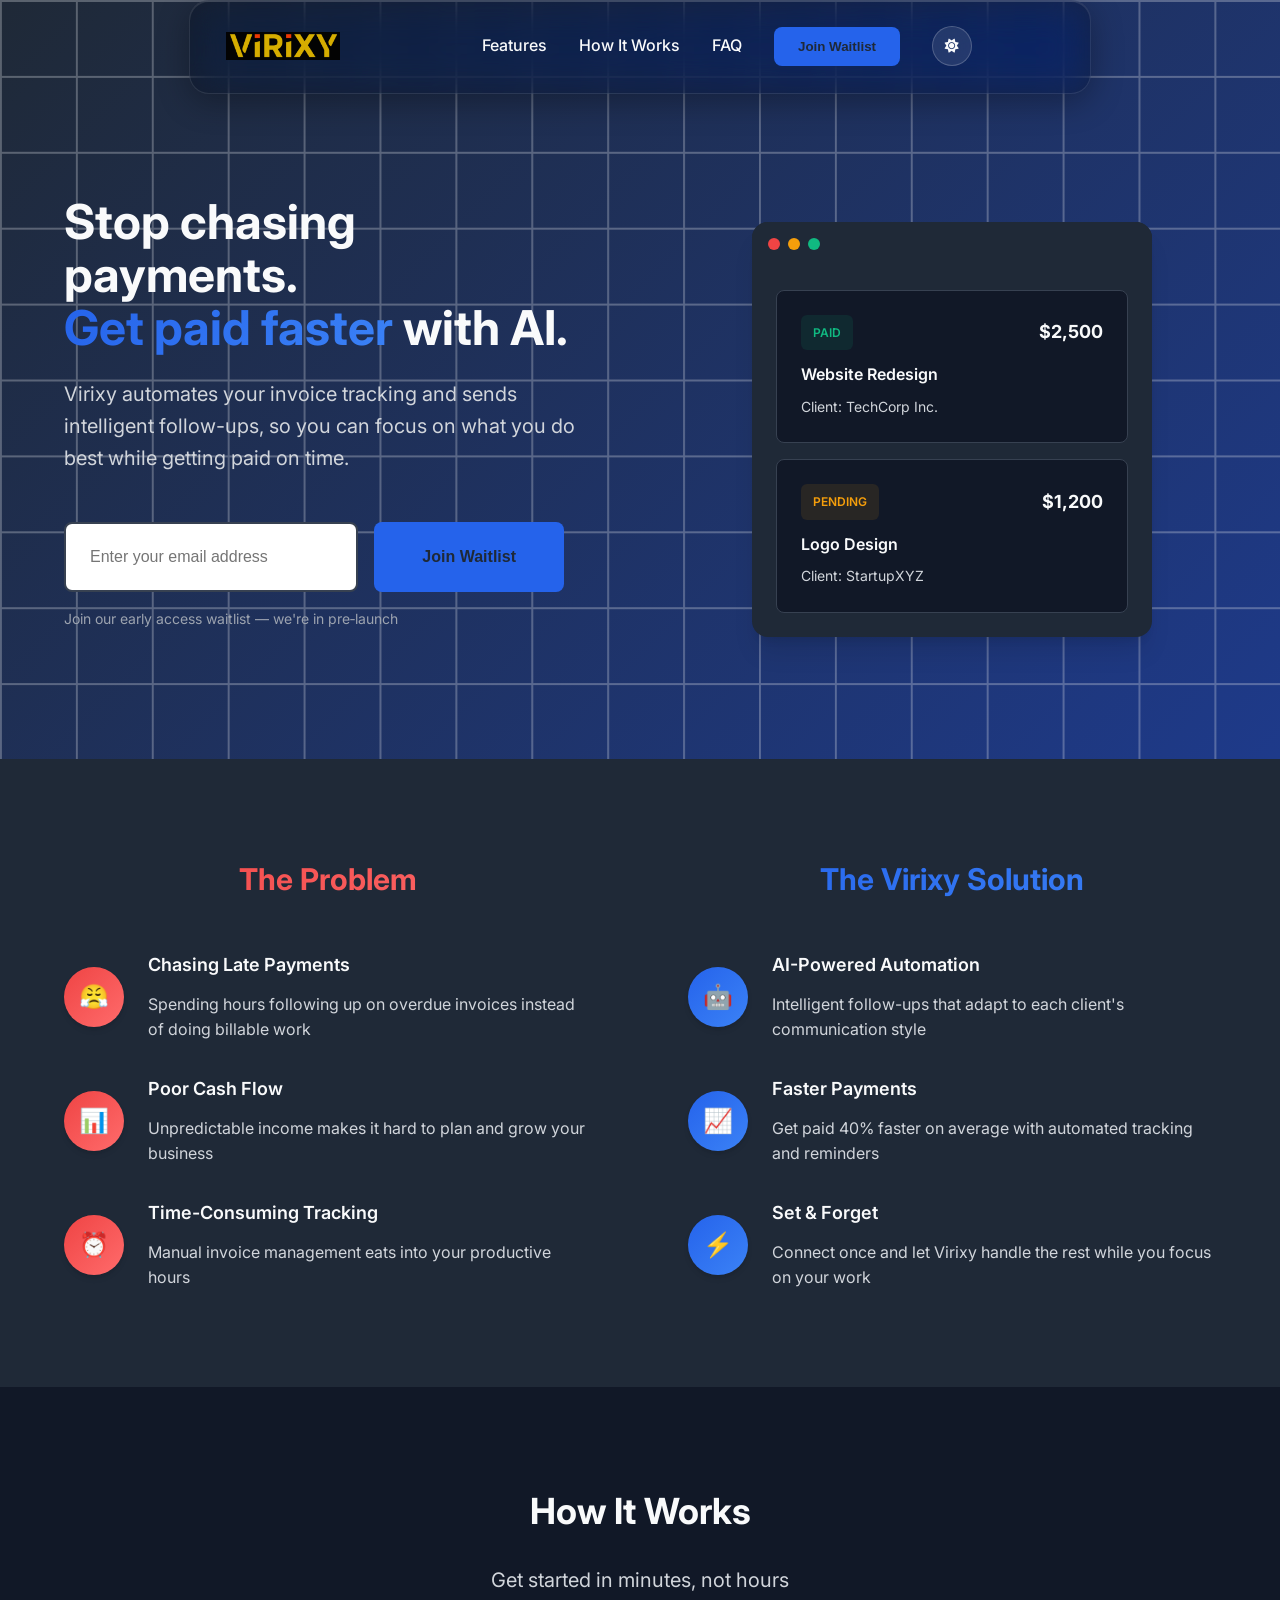
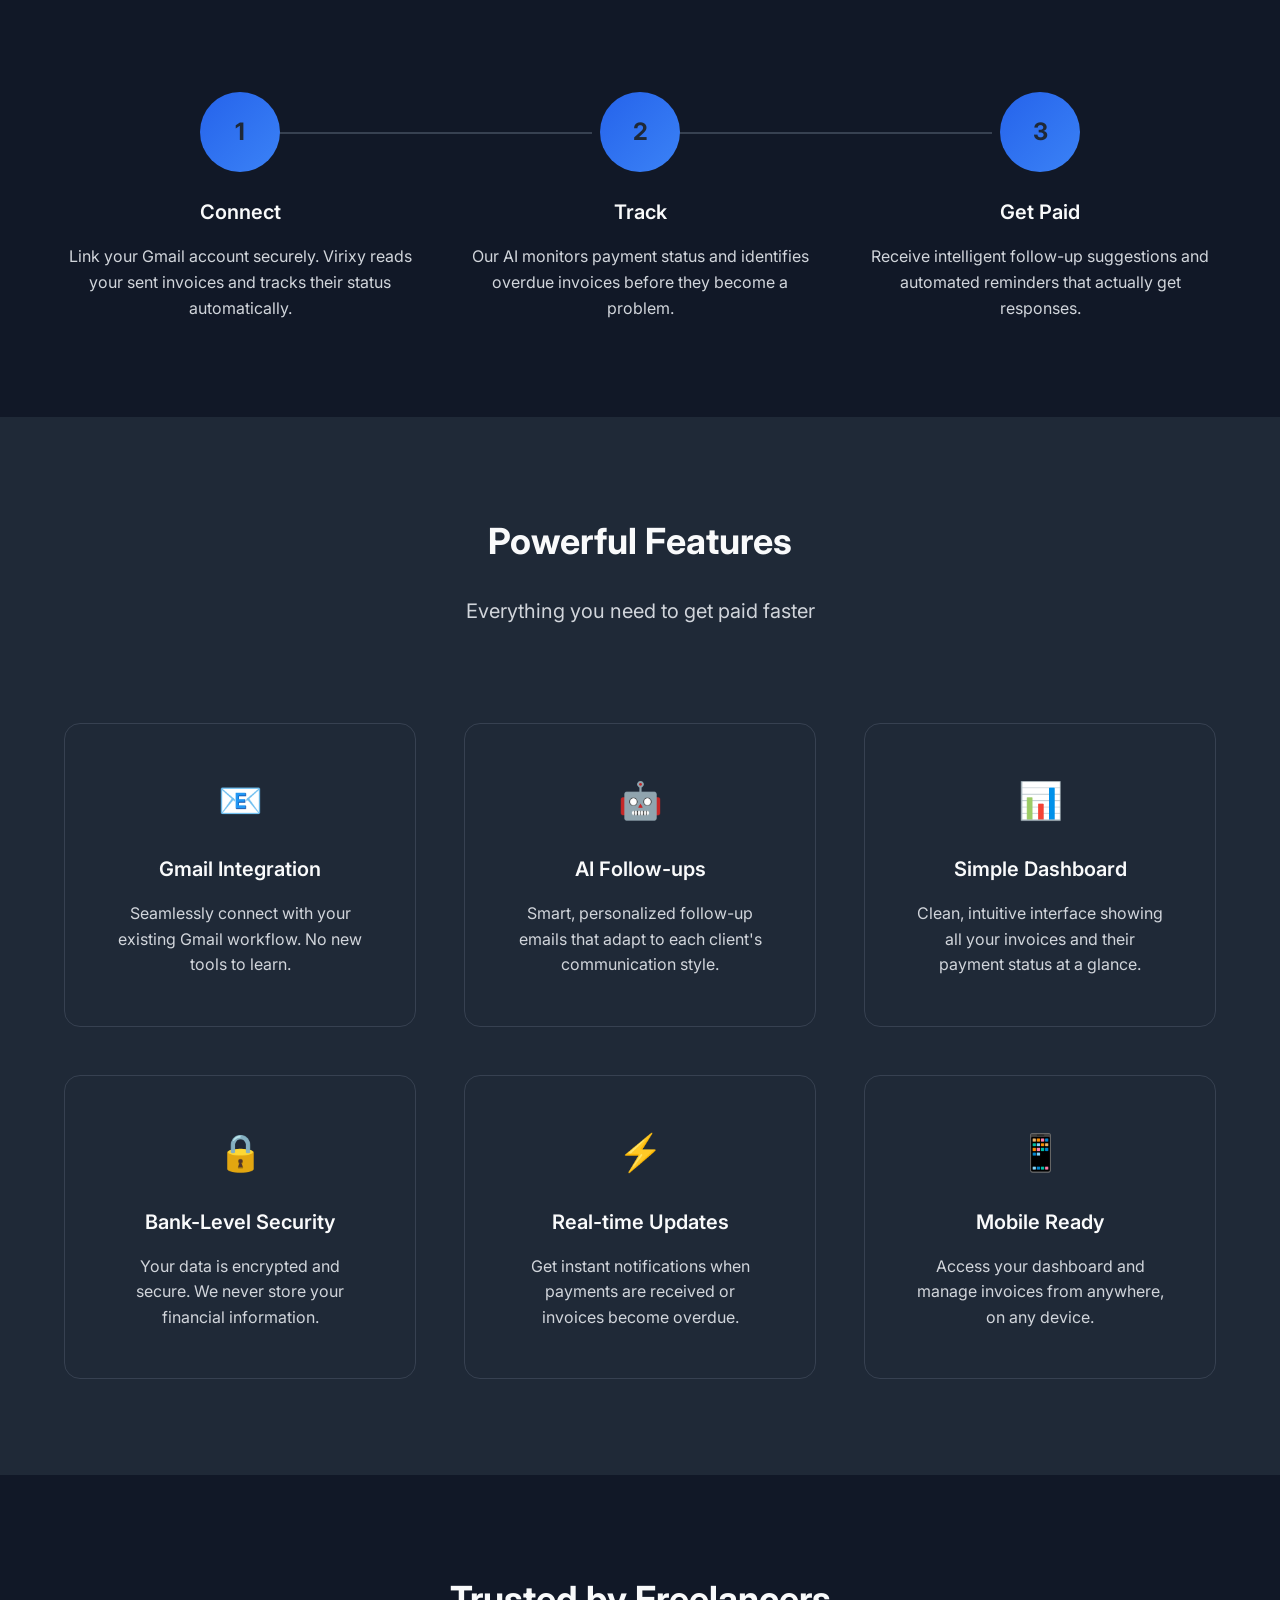
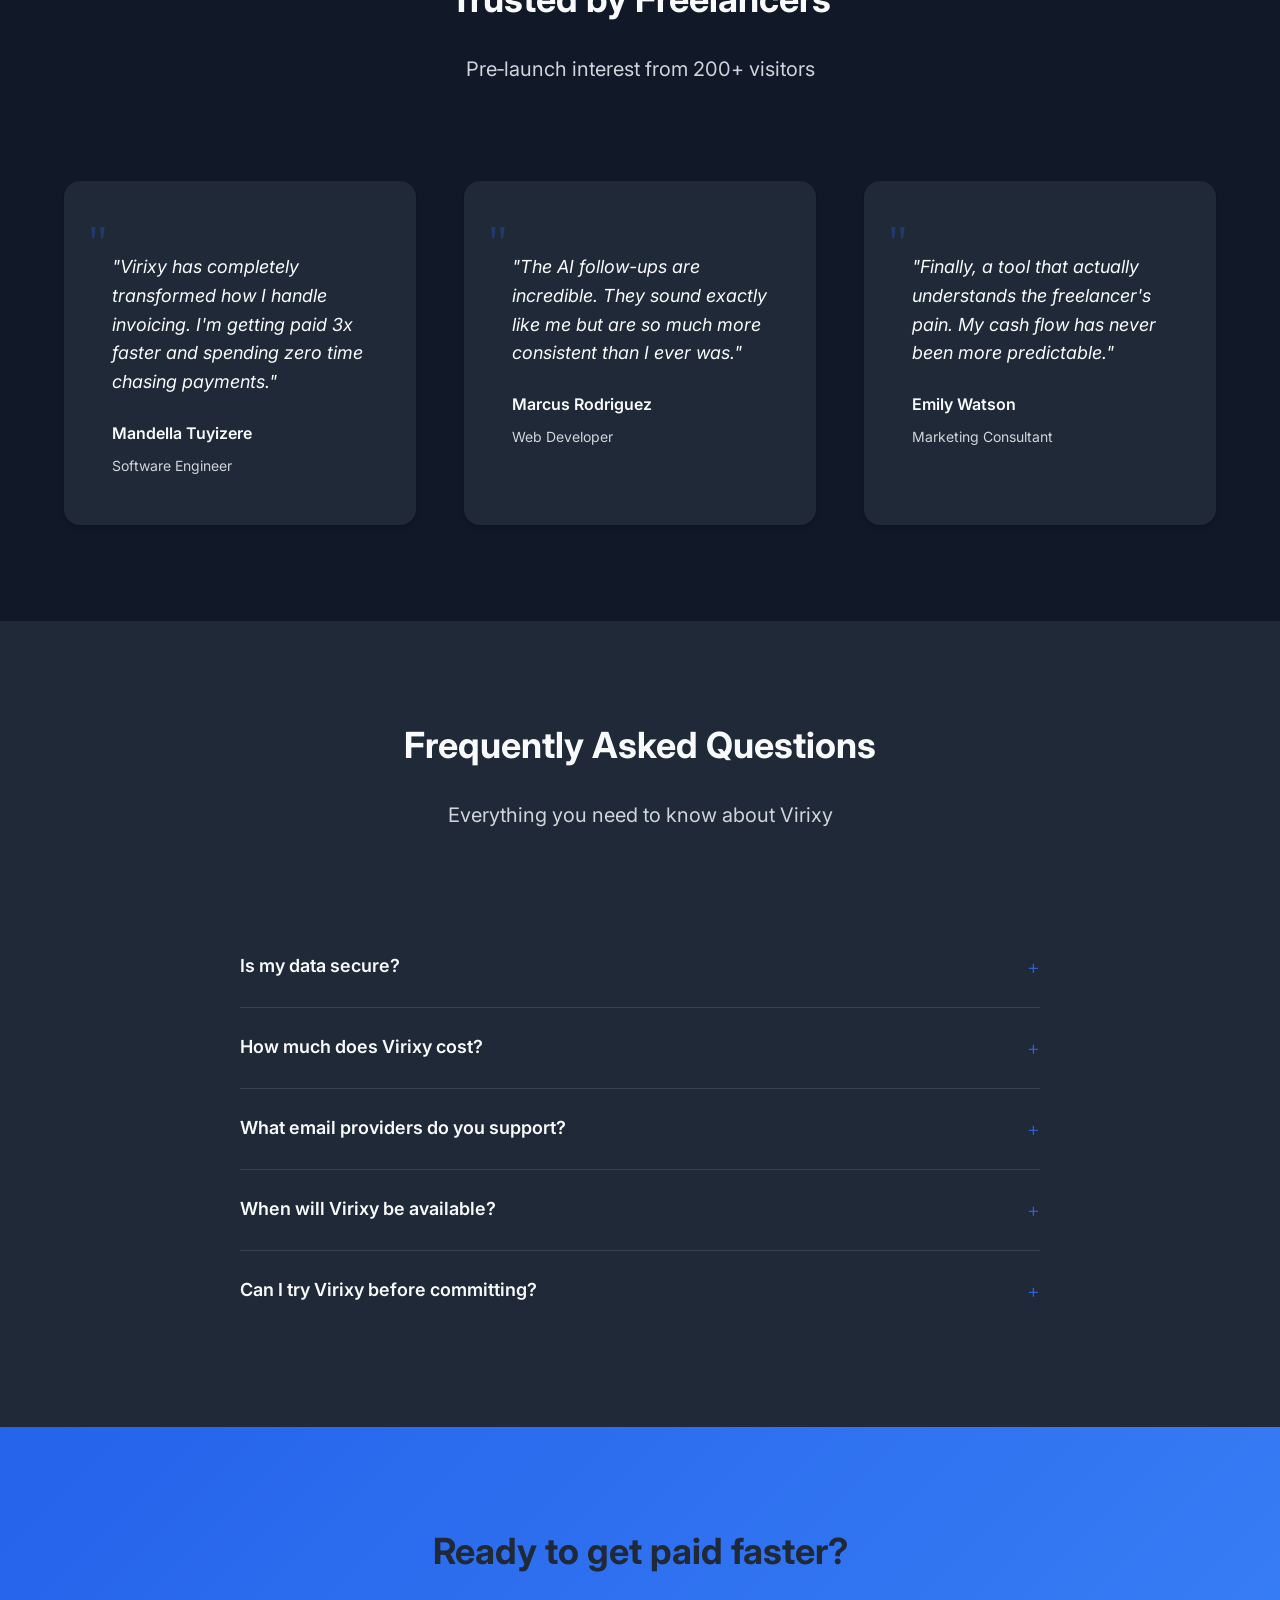
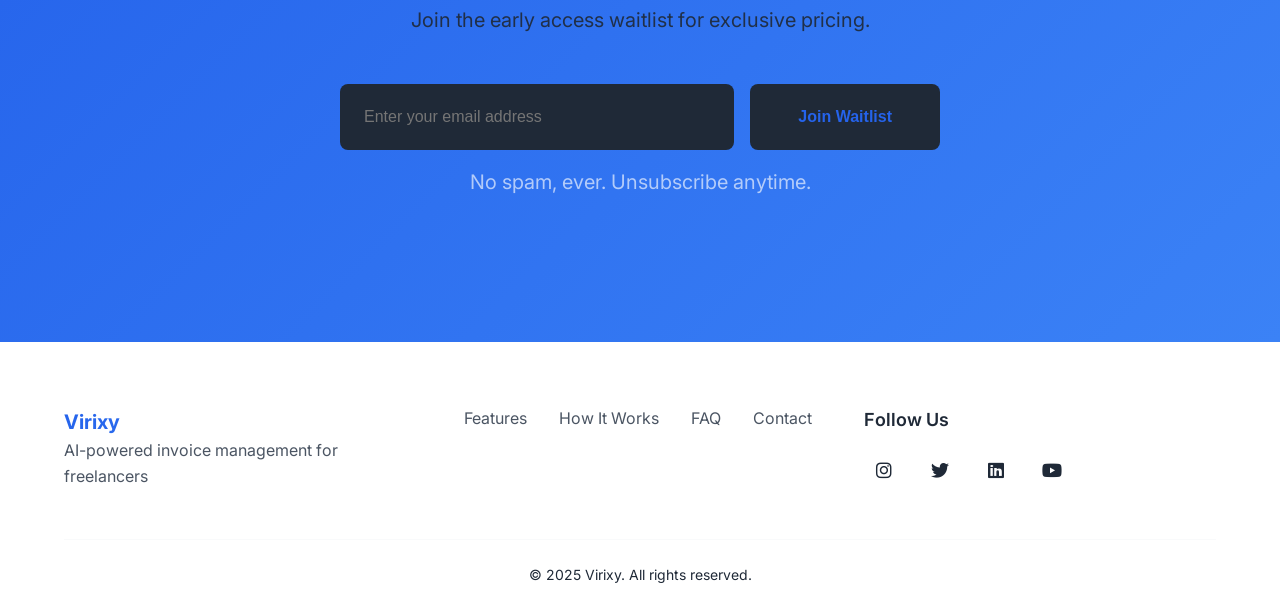
==== commit e4f420a3: "making it load quicker" ====
--- a/index.html
+++ b/index.html
@@ -283,6 +283,7 @@
                         </div>
                     </div>
                 </div>
+
             </div>
         </div>
     </section>
@@ -328,7 +329,7 @@
                         <span class="faq-toggle">+</span>
                     </div>
                     <div class="faq-answer">
-                        <p>We're targeting a Q2 2024 launch. Join our waitlist to get early access and exclusive launch pricing.</p>
+                        <p>We're targeting a Q2 2025 launch. Join our waitlist to get early access and exclusive launch pricing.</p>
                     </div>
                 </div>
                 <div class="faq-item">
@@ -337,7 +338,7 @@
                         <span class="faq-toggle">+</span>
                     </div>
                     <div class="faq-answer">
-                        <p>Yes! We'll offer a 14-day free trial when we launch. No credit card required to join the waitlist.</p>
+                        <p>Yes! We'll offer a 12-day free trial when we launch. No credit card required to join the waitlist.</p>
                     </div>
                 </div>
             </div>
--- a/styles.css
+++ b/styles.css
@@ -528,14 +528,21 @@
     font-weight: 700;
     margin-bottom: var(--spacing-2xl);
     color: var(--text-primary);
+    text-align: center;
 }
 
 .problem-side h2 {
-    color: var(--error);
+    background: linear-gradient(135deg, var(--error), #ff6b6b);
+    -webkit-background-clip: text;
+    -webkit-text-fill-color: transparent;
+    background-clip: text;
 }
 
 .solution-side h2 {
-    color: var(--primary-blue);
+    background: linear-gradient(135deg, var(--primary-blue), var(--secondary-blue));
+    -webkit-background-clip: text;
+    -webkit-text-fill-color: transparent;
+    background-clip: text;
 }
 
 .problem-list,
@@ -549,24 +556,40 @@
 .solution-item {
     display: flex;
     gap: var(--spacing-lg);
-    align-items: flex-start;
+    align-items: center;
 }
 
 .problem-icon,
 .solution-icon {
     font-size: var(--font-size-2xl);
-    width: 50px;
-    height: 50px;
+    min-width: 60px;
+    width: 60px;
+    height: 60px;
     display: flex;
     align-items: center;
     justify-content: center;
-    background: var(--gray-100);
-    border-radius: var(--radius-lg);
+    border-radius: 50%;
     flex-shrink: 0;
+    margin: 0;
+    transition: transform var(--transition-normal);
+    position: relative;
+    box-shadow: var(--shadow-md);
+}
+
+.problem-icon {
+    background: linear-gradient(135deg, var(--error), #ff6b6b);
+    color: var(--white);
 }
 
 .solution-icon {
-    background: var(--light-blue);
+    background: linear-gradient(135deg, var(--primary-blue), var(--secondary-blue));
+    color: var(--white);
+}
+
+.problem-icon:hover,
+.solution-icon:hover {
+    transform: translateY(-2px);
+    box-shadow: var(--shadow-lg);
 }
 
 .problem-text h3,
@@ -728,6 +751,7 @@
     display: grid;
     grid-template-columns: repeat(3, 1fr);
     gap: var(--spacing-2xl);
+    position: relative;
 }
 
 .testimonial {
@@ -736,6 +760,92 @@
     border-radius: var(--radius-xl);
     box-shadow: var(--shadow-md);
     position: relative;
+}
+
+/* Mobile Testimonial Navigation */
+.testimonial-nav {
+    display: none; /* Hidden by default, shown on mobile */
+}
+
+@media (max-width: 768px) {
+    .testimonials {
+        position: relative;
+        overflow: hidden;
+        padding: 0 var(--spacing-lg);
+    }
+
+    .testimonial {
+        transition: transform var(--transition-normal);
+    }
+
+    .testimonial-nav {
+        display: flex;
+        justify-content: space-between;
+        align-items: center;
+        margin-top: var(--spacing-xl);
+        padding: 0 var(--spacing-lg);
+    }
+
+    .testimonial-buttons {
+        display: flex;
+        gap: var(--spacing-md);
+    }
+
+    .testimonial-button {
+        background: var(--bg-secondary);
+        border: 1px solid var(--border-primary);
+        color: var(--text-primary);
+        width: 40px;
+        height: 40px;
+        border-radius: 50%;
+        display: flex;
+        align-items: center;
+        justify-content: center;
+        cursor: pointer;
+        transition: all var(--transition-normal);
+        backdrop-filter: blur(4px);
+    }
+
+    .testimonial-button:hover {
+        background: var(--primary-blue);
+        color: var(--white);
+        transform: var(--scale-hover);
+    }
+
+    .testimonial-button:disabled {
+        opacity: 0.5;
+        cursor: not-allowed;
+        transform: none;
+    }
+
+    .testimonial-counter {
+        font-size: var(--font-size-sm);
+        color: var(--text-secondary);
+        background: var(--bg-secondary);
+        padding: var(--spacing-sm) var(--spacing-md);
+        border-radius: var(--radius-md);
+        backdrop-filter: blur(4px);
+    }
+
+    .testimonial-progress {
+        display: flex;
+        gap: var(--spacing-sm);
+        justify-content: center;
+        margin-top: var(--spacing-md);
+    }
+
+    .progress-dot {
+        width: 8px;
+        height: 8px;
+        border-radius: 50%;
+        background: var(--gray-300);
+        transition: all var(--transition-normal);
+    }
+
+    .progress-dot.active {
+        background: var(--primary-blue);
+        transform: var(--scale-hover);
+    }
 }
 
 .testimonial::before {
@@ -1092,11 +1202,40 @@
         font-size: var(--font-size-lg);
     }
     
+    .problem-side h2,
+    .solution-side h2 {
+        font-size: var(--font-size-2xl);
+        text-align: center;
+        margin-bottom: var(--spacing-xl);
+    }
+
+    .problem-list,
+    .solution-list {
+        gap: var(--spacing-xl);
+    }
+
     .problem-item,
     .solution-item {
-        flex-direction: column;
-        text-align: center;
-        gap: var(--spacing-md);
+        flex-direction: row; /* Keep horizontal layout on mobile */
+        text-align: left;
+        gap: var(--spacing-lg);
+        padding: var(--spacing-md);
+        background: var(--bg-secondary);
+        border-radius: var(--radius-lg);
+        transition: transform var(--transition-normal);
+    }
+
+    .problem-item:hover,
+    .solution-item:hover {
+        transform: translateY(-2px);
+    }
+
+    .problem-icon,
+    .solution-icon {
+        min-width: 50px;
+        width: 50px;
+        height: 50px;
+        font-size: var(--font-size-xl);
     }
     
     .feature-card {
@@ -1108,119 +1247,77 @@
     }
 }
 
-/* Animations */
-@keyframes fadeInUp {
-    from {
-        opacity: 0;
-        transform: translateY(30px);
-    }
-    to {
-        opacity: 1;
-        transform: translateY(0);
-    }
-}
-
-@keyframes slideInFromLeft {
-    from {
-        opacity: 0;
-        transform: translateX(-50px);
-    }
-    to {
-        opacity: 1;
-        transform: translateX(0);
-    }
-}
-
-@keyframes slideInFromRight {
-    from {
-        opacity: 0;
-        transform: translateX(50px);
-    }
-    to {
-        opacity: 1;
-        transform: translateX(0);
-    }
-}
-
-@keyframes scaleIn {
-    from {
-        opacity: 0;
-        transform: scale(0.9);
-    }
-    to {
-        opacity: 1;
-        transform: scale(1);
-    }
-}
-
-/* Scroll Animation Elements */
-.hero-text,
-.hero-visual,
-.section-header,
-.step,
-.feature-card,
-.testimonial,
-.problem-item,
-.solution-item {
-    transition: transform 0.3s ease-out, opacity 0.3s ease-out;
-    will-change: transform, opacity;
-}
-
-/* Entrance animations */
-.hero-text {
-    animation: slideInFromLeft 0.8s ease-out;
-}
-
-.hero-visual {
-    animation: slideInFromRight 0.8s ease-out 0.2s both;
-}
-
-.section-header {
-    animation: fadeInUp 0.8s ease-out;
-}
-
-.step {
-    animation: scaleIn 0.6s ease-out;
-}
-
-.feature-card {
-    animation: fadeInUp 0.6s ease-out;
-}
-
-.testimonial {
-    animation: scaleIn 0.7s ease-out;
-}
-
-.problem-item {
-    animation: slideInFromLeft 0.6s ease-out;
-}
-
-.solution-item {
-    animation: slideInFromRight 0.6s ease-out;
-}
-
-/* Smooth scrolling */
+/* Keep only essential animations */
 html {
     scroll-behavior: smooth;
 }
 
-/* Enhanced scroll animations */
-body {
-    scroll-behavior: smooth;
-}
-
-/* Navbar scroll effect enhancement */
+/* Simple navbar transition */
 .navbar {
-    transition: all 0.3s cubic-bezier(0.4, 0, 0.2, 1);
+    transition: background-color 0.3s ease;
 }
 
 .navbar.scrolled {
-    transform: translateY(-2px);
-    box-shadow: 0 8px 32px rgba(0, 0, 0, 0.15);
+    background: var(--bg-primary);
+    box-shadow: 0 2px 10px rgba(0, 0, 0, 0.1);
 }
 
 [data-theme="dark"] .navbar.scrolled {
     box-shadow: 0 8px 32px rgba(0, 0, 0, 0.4);
+}
+
+/* Centered modal (thank-you) */
+.v-modal-overlay {
+    position: fixed;
+    inset: 0;
+    display: flex;
+    align-items: center;
+    justify-content: center;
+    background: rgba(0,0,0,0.4);
+    z-index: 10050;
+    padding: 1rem;
+}
+
+.v-modal {
+    background: var(--white);
+    color: var(--text-primary);
+    border-radius: var(--radius-lg);
+    max-width: 520px;
+    width: 100%;
+    box-shadow: var(--shadow-xl);
+    position: relative;
+    padding: 1.5rem 1.5rem 1.25rem 1.5rem;
+}
+
+.v-modal-success {
+    border-top: 4px solid var(--primary-blue);
+}
+
+.v-modal-content p {
+    margin: 0;
+    font-size: var(--font-size-lg);
+    line-height: 1.4;
+}
+
+.v-modal-close {
+    position: absolute;
+    top: 8px;
+    right: 8px;
+    background: transparent;
+    border: none;
+    font-size: 1.4rem;
+    line-height: 1;
+    cursor: button;
+    color: var(--text-secondary);
+}
+
+@media (max-width: 480px) {
+    .v-modal {
+        padding: 1rem;
+    }
+    .v-modal-content p {
+        font-size: var(--font-size-base);
+    }
 }
 
 /* Performance optimizations for animations */
@@ -1263,6 +1360,50 @@
     transform: none !important;
 }
 
+/* Mobile Menu Styles */
+@media (max-width: 768px) {
+    .nav-menu.active {
+        display: flex;
+        position: fixed;
+        top: 70px;
+        left: 0;
+        right: 0;
+        background: var(--bg-primary);
+        flex-direction: column;
+        padding: 2rem;
+        box-shadow: var(--shadow-lg);
+        z-index: 999;
+        backdrop-filter: blur(10px);
+        border-bottom: 1px solid var(--border-primary);
+    }
+
+    [data-theme="dark"] .nav-menu.active {
+        background: var(--bg-secondary);
+        border-bottom: 1px solid var(--border-secondary);
+    }
+
+    .nav-menu.active .nav-link {
+        color: var(--text-primary);
+        padding: 1rem 0;
+        width: 100%;
+        text-align: center;
+        border-bottom: 1px solid var(--border-primary);
+    }
+
+    .nav-menu.active .nav-link:last-child {
+        border-bottom: none;
+    }
+
+    .nav-menu.active .nav-cta {
+        margin-top: 1rem;
+        width: 100%;
+    }
+
+    .nav-menu.active .theme-toggle {
+        margin: 1rem auto;
+    }
+}
+
 /* Print styles */
 @media print {
     .navbar,
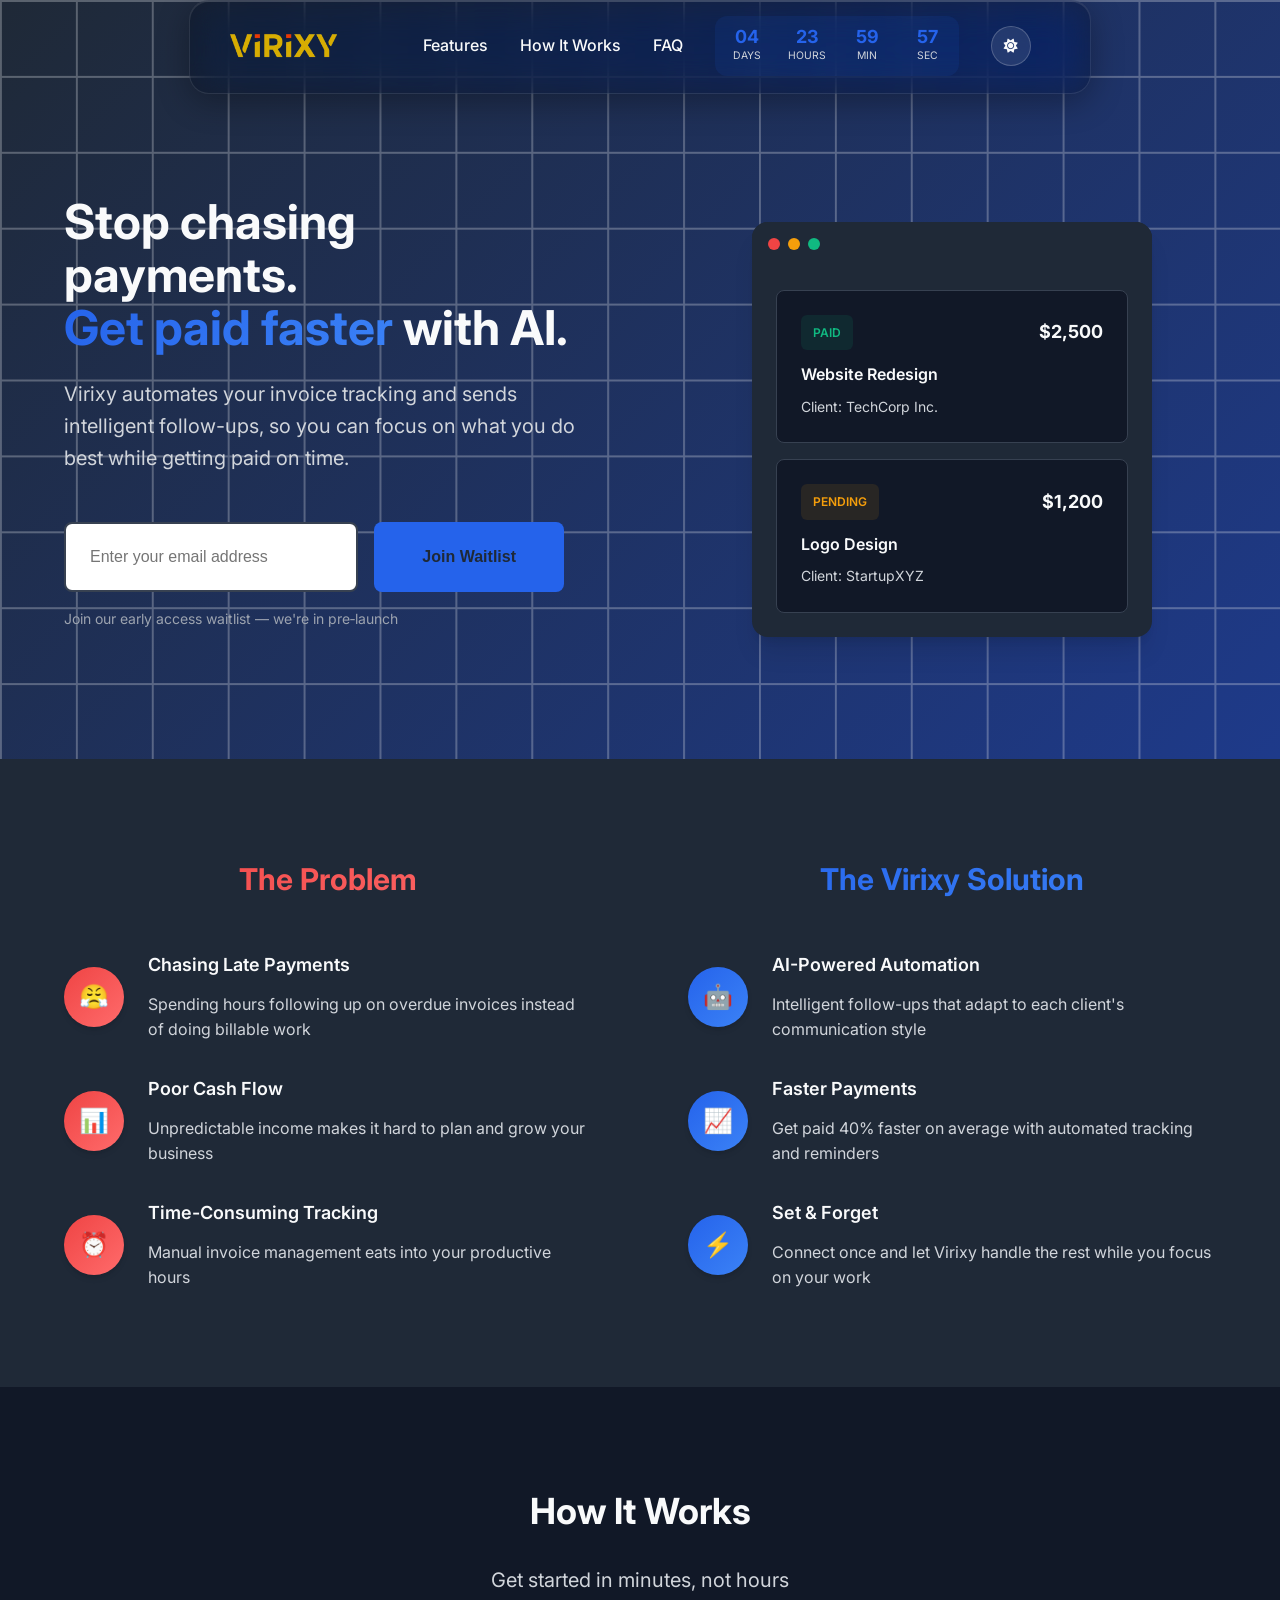
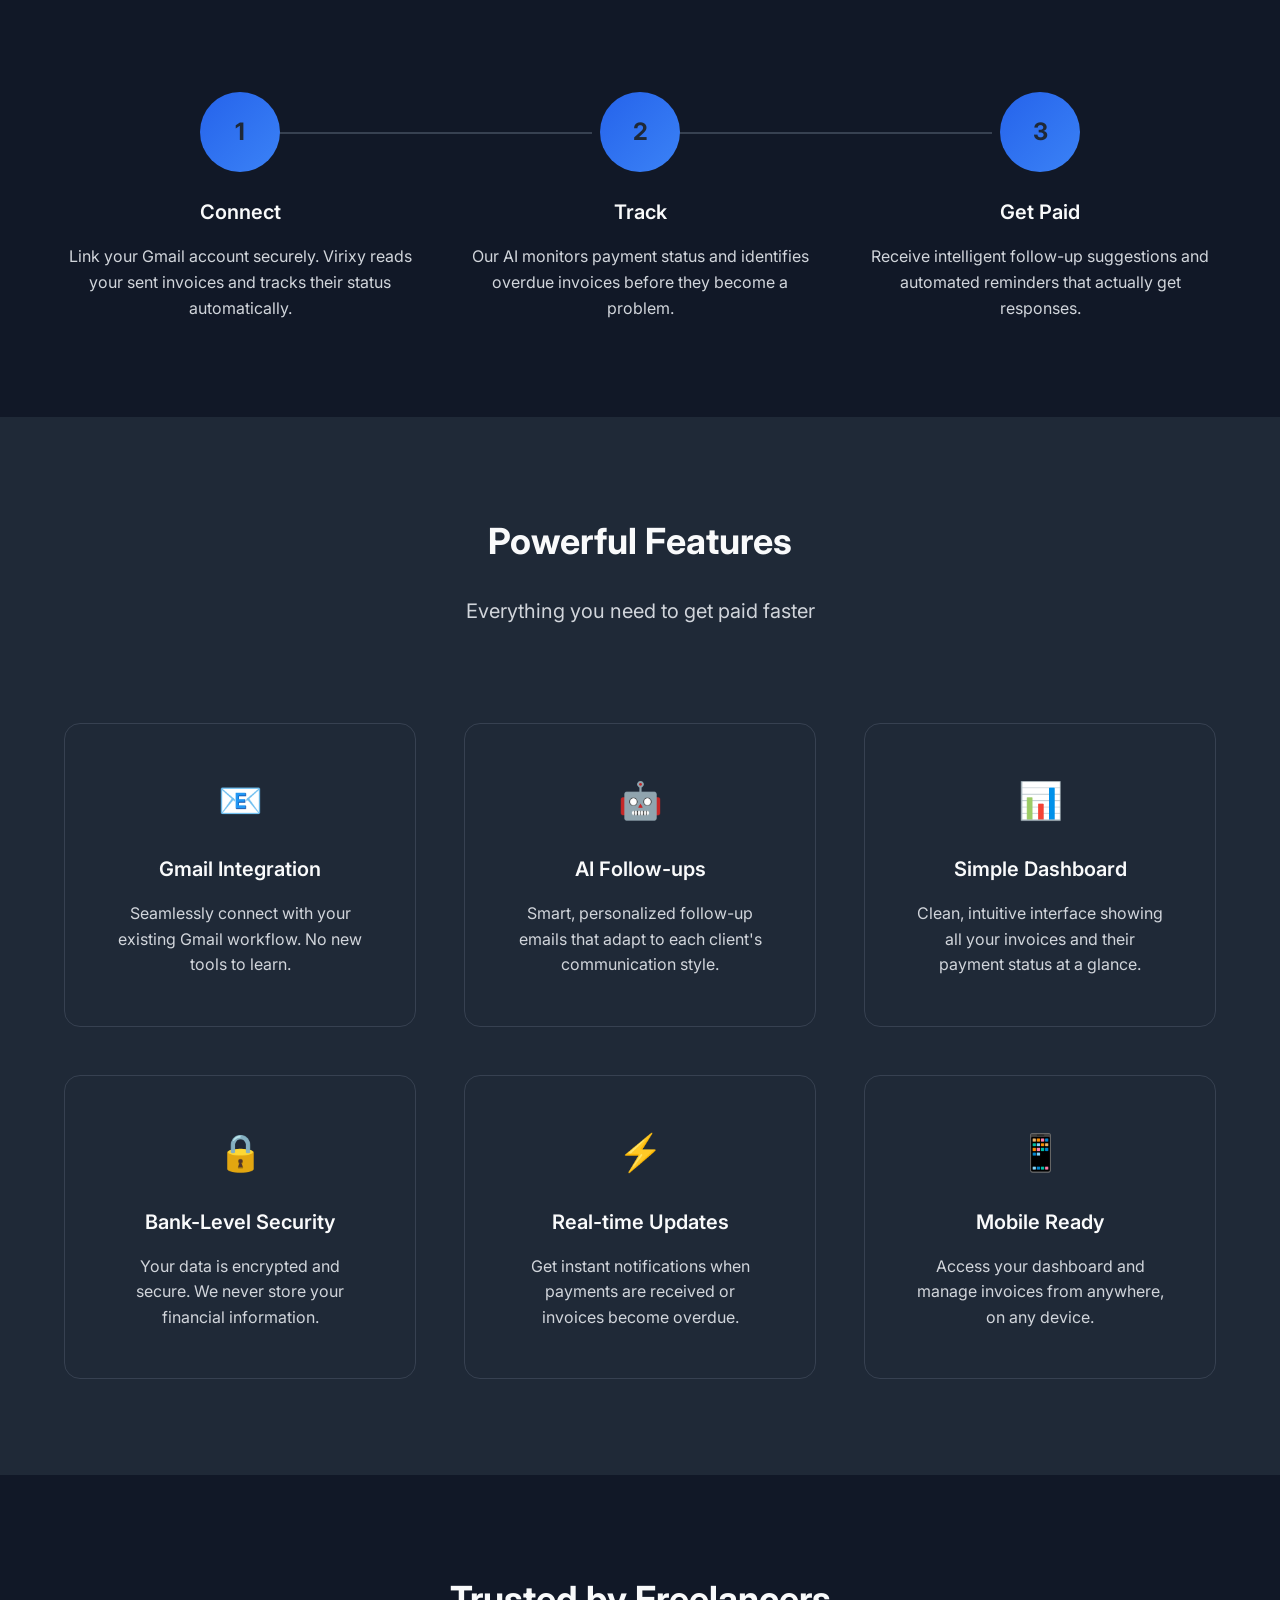
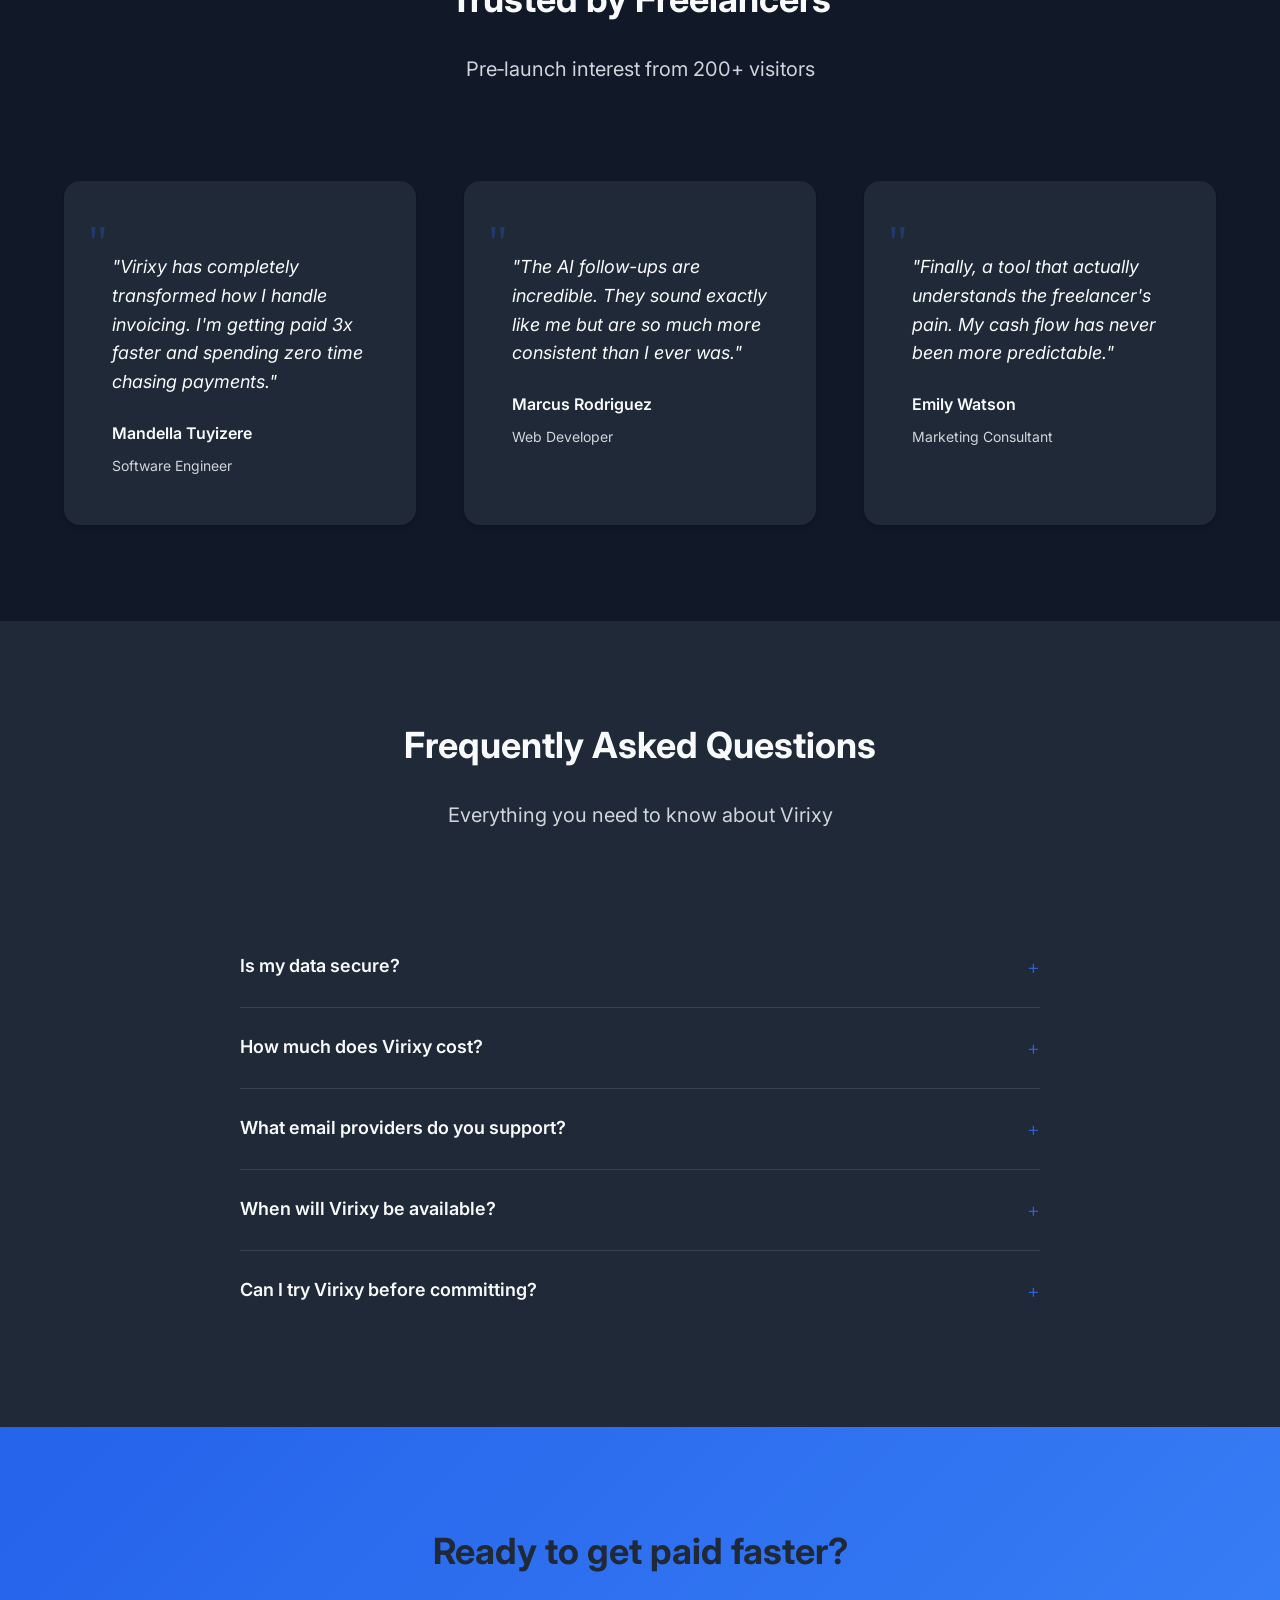
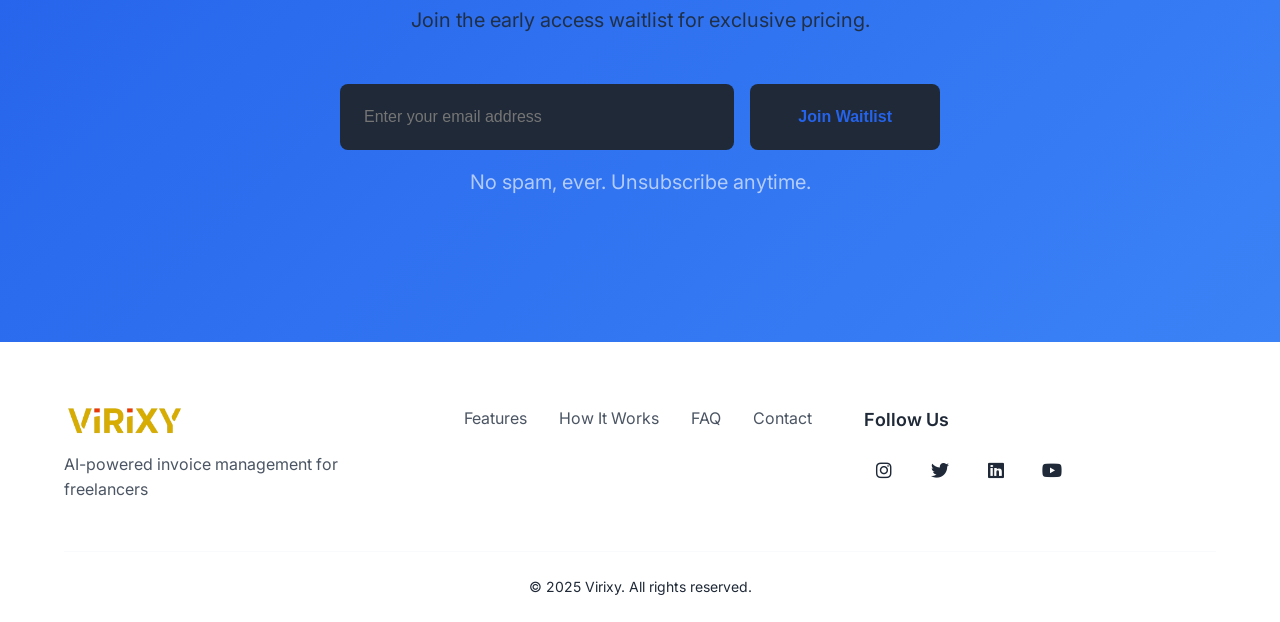
==== commit 14d74894: "we are going to add email intergration later" ====
--- a/index.html
+++ b/index.html
@@ -2,6 +2,7 @@
 <html lang="en">
 <head>
     <meta charset="UTF-8">
+    <link rel="icon" type="image/png" href="./icon.png">
     <meta name="viewport" content="width=device-width, initial-scale=1.0">
     <meta name="description" content="Stop chasing payments. Get paid faster with Virixy's AI-powered invoice management for freelancers and small businesses.">
     <meta name="keywords" content="invoice management, freelancer tools, AI invoicing, payment tracking, small business">
@@ -16,6 +17,7 @@
     <link rel="preconnect" href="https://fonts.gstatic.com" crossorigin>
     <link href="https://fonts.googleapis.com/css2?family=Inter:wght@300;400;500;600;700&display=swap" rel="stylesheet">
     <link rel="stylesheet" href="https://cdnjs.cloudflare.com/ajax/libs/font-awesome/6.4.0/css/all.min.css">
+    <script src="notification-modal.js" defer></script>
 </head>
 <body>
     <!-- Navigation -->
@@ -30,7 +32,24 @@
                 <a href="#features" class="nav-link">Features</a>
                 <a href="#how-it-works" class="nav-link">How It Works</a>
                 <a href="#faq" class="nav-link">FAQ</a>
-                <button class="nav-cta">Join Waitlist</button>
+                <div class="countdown-container">
+                    <div class="countdown-box">
+                        <span class="countdown-value" id="countdown-days">00</span>
+                        <span class="countdown-label">Days</span>
+                    </div>
+                    <div class="countdown-box">
+                        <span class="countdown-value" id="countdown-hours">00</span>
+                        <span class="countdown-label">Hours</span>
+                    </div>
+                    <div class="countdown-box">
+                        <span class="countdown-value" id="countdown-minutes">00</span>
+                        <span class="countdown-label">Min</span>
+                    </div>
+                    <div class="countdown-box">
+                        <span class="countdown-value" id="countdown-seconds">00</span>
+                        <span class="countdown-label">Sec</span>
+                    </div>
+                </div>
                 <button class="theme-toggle" id="theme-toggle" aria-label="Toggle dark mode">
                     <i class="fas fa-moon" id="theme-icon"></i>
                 </button>
@@ -57,11 +76,7 @@
                         so you can focus on what you do best while getting paid on time.
                     </p>
                     <div class="hero-cta">
-                        <form class="waitlist-form" action="https://formsubmit.co/willaaa269@gmail.com" method="POST">
-                            <input type="hidden" name="_subject" value="New Virixy Waitlist Signup">
-                            <input type="hidden" name="_next" value="/thank-you.html">
-                            <input type="hidden" name="_captcha" value="false">
-                            <input type="hidden" name="_template" value="table">
+                        <form class="waitlist-form" id="hero-waitlist-form">
                             <div class="form-group">
                                 <input type="email" name="email" placeholder="Enter your email address" required>
                                 <button type="submit" class="cta-button">Join Waitlist</button>
@@ -351,11 +366,7 @@
             <div class="cta-content">
                 <h2>Ready to get paid faster?</h2>
                 <p>Join the early access waitlist for exclusive pricing.</p>
-                <form class="waitlist-form" action="https://formsubmit.co/willaaa269@gmail.com" method="POST">
-                    <input type="hidden" name="_subject" value="New Virixy Waitlist Signup">
-                    <input type="hidden" name="_next" value="/thank-you.html">
-                    <input type="hidden" name="_captcha" value="false">
-                    <input type="hidden" name="_template" value="table">
+                <form class="waitlist-form" id="footer-waitlist-form">
                     <div class="form-group">
                         <input type="email" name="email" placeholder="Enter your email address" required>
                         <button type="submit" class="cta-button">Join Waitlist</button>
@@ -371,8 +382,7 @@
         <div class="container">
             <div class="footer-content">
                 <div class="footer-logo">
-                    <!--<img src="./logo-template.png" alt="Virixy logo" class="logo" onerror="this.style.display='none'"> -->
-                    <h2 class="logo-text">Virixy</h2>
+                    <img src="./logo-template.png" alt="Virixy logo" class="footer-logo-img" onerror="this.style.display='none'">
                     <p>AI-powered invoice management for freelancers</p>
                 </div>
                 <div class="footer-links">
@@ -406,5 +416,6 @@
     </footer>
 
     <script src="script.js"></script>
+    <script src="form-handler.js"></script>
 </body>
 </html>
--- a/styles.css
+++ b/styles.css
@@ -231,20 +231,43 @@
     width: 100%;
 }
 
-.nav-cta {
-    background: var(--primary-blue);
-    color: var(--white);
-    border: none;
-    padding: var(--spacing-sm) var(--spacing-lg);
-    border-radius: var(--radius-md);
-    font-weight: 600;
-    cursor: pointer;
-    transition: var(--transition-fast);
-}
-
-.nav-cta:hover {
-    background: var(--primary-blue-dark);
-    transform: translateY(-1px);
+.countdown-container {
+    display: flex;
+    gap: var(--spacing-sm);
+    padding: 0.5rem;
+    background: rgba(37, 99, 235, 0.1);
+    border-radius: var(--radius-lg);
+    align-items: center;
+}
+
+.countdown-box {
+    display: flex;
+    flex-direction: column;
+    align-items: center;
+    min-width: 48px;
+    padding: 0.25rem;
+}
+
+.countdown-value {
+    font-size: var(--font-size-lg);
+    font-weight: 700;
+    color: var(--primary-blue);
+    line-height: 1;
+}
+
+.countdown-label {
+    font-size: 0.65rem;
+    color: var(--text-secondary);
+    text-transform: uppercase;
+    margin-top: 2px;
+}
+
+@media (max-width: 768px) {
+    .countdown-container {
+        width: 100%;
+        justify-content: center;
+        margin-top: var(--spacing-md);
+    }
 }
 
 .theme-toggle {
@@ -1015,18 +1038,33 @@
     margin-bottom: var(--spacing-2xl);
 }
 
-.footer-logo h3 {
-    font-size: var(--font-size-xl);
-    font-weight: 700;
-    margin-bottom: var(--spacing-sm);
-    background: linear-gradient(135deg, var(--primary-blue), var(--secondary-blue));
-    -webkit-background-clip: text;
-    -webkit-text-fill-color: transparent;
-    background-clip: text;
+.footer-logo {
+    display: flex;
+    flex-direction: column;
+    align-items: flex-start;
+    gap: var(--spacing-md);
+}
+
+.footer-logo-img {
+    width: 120px; /* medium size */
+    height: auto;
+    object-fit: contain;
 }
 
 .footer-logo p {
     color: var(--gray-300);
+    font-size: var(--font-size-base);
+}
+
+/* Responsive adjustments */
+@media (max-width: 768px) {
+    .footer-logo {
+        align-items: center;
+    }
+    
+    .footer-logo-img {
+        width: 100px; /* slightly smaller on mobile */
+    }
 }
 
 .footer-links {
@@ -1266,49 +1304,106 @@
     box-shadow: 0 8px 32px rgba(0, 0, 0, 0.4);
 }
 
-/* Centered modal (thank-you) */
+/* Notification-style modal */
 .v-modal-overlay {
     position: fixed;
-    inset: 0;
-    display: flex;
-    align-items: center;
-    justify-content: center;
-    background: rgba(0,0,0,0.4);
+    top: 0;
+    right: 0;
+    bottom: 0;
+    left: 0;
+    pointer-events: none;
     z-index: 10050;
-    padding: 1rem;
 }
 
 .v-modal {
+    position: fixed;
+    top: 24px;
+    right: 24px;
     background: var(--white);
     color: var(--text-primary);
     border-radius: var(--radius-lg);
-    max-width: 520px;
-    width: 100%;
+    max-width: 380px;
+    width: calc(100% - 48px);
     box-shadow: var(--shadow-xl);
-    position: relative;
-    padding: 1.5rem 1.5rem 1.25rem 1.5rem;
+    padding: 1rem;
+    animation: slideInRight 0.3s ease-out;
+    pointer-events: auto;
+}
+
+@keyframes slideInRight {
+    from {
+        transform: translateX(120%);
+        opacity: 0;
+    }
+    to {
+        transform: translateX(0);
+        opacity: 1;
+    }
 }
 
 .v-modal-success {
-    border-top: 4px solid var(--primary-blue);
+    border-left: 4px solid var(--primary-blue);
 }
 
 .v-modal-content p {
     margin: 0;
-    font-size: var(--font-size-lg);
+    font-size: var(--font-size-base);
     line-height: 1.4;
+    padding-right: 20px;
 }
 
 .v-modal-close {
     position: absolute;
-    top: 8px;
-    right: 8px;
+    top: 50%;
+    right: 12px;
+    transform: translateY(-50%);
     background: transparent;
     border: none;
-    font-size: 1.4rem;
-    line-height: 1;
-    cursor: button;
+    font-size: 1.2rem;
+    width: 24px;
+    height: 24px;
+    display: flex;
+    align-items: center;
+    justify-content: center;
+    cursor: pointer;
     color: var(--text-secondary);
+    opacity: 0.7;
+    transition: opacity 0.2s ease;
+}
+
+.v-modal-close:hover {
+    opacity: 1;
+}
+
+/* Styles for anchored callout notifications (near a button/anchor) */
+.v-modal[data-position="anchor"] {
+    max-width: 320px;
+    width: auto;
+    padding: 0.75rem 1rem;
+    border-radius: 10px;
+    box-shadow: 0 8px 28px rgba(0,0,0,0.14);
+}
+
+.v-modal-arrow {
+    position: absolute;
+    top: 100%;
+    width: 16px;
+    height: 8px;
+    left: 16px; /* updated dynamically in JS */
+    transform: translateY(-6px);
+    pointer-events: none;
+}
+
+.v-modal-arrow::before {
+    content: '';
+    position: absolute;
+    left: 0;
+    top: 0;
+    width: 0;
+    height: 0;
+    border-left: 8px solid transparent;
+    border-right: 8px solid transparent;
+    border-top: 8px solid var(--white);
 }
 
 @media (max-width: 480px) {
